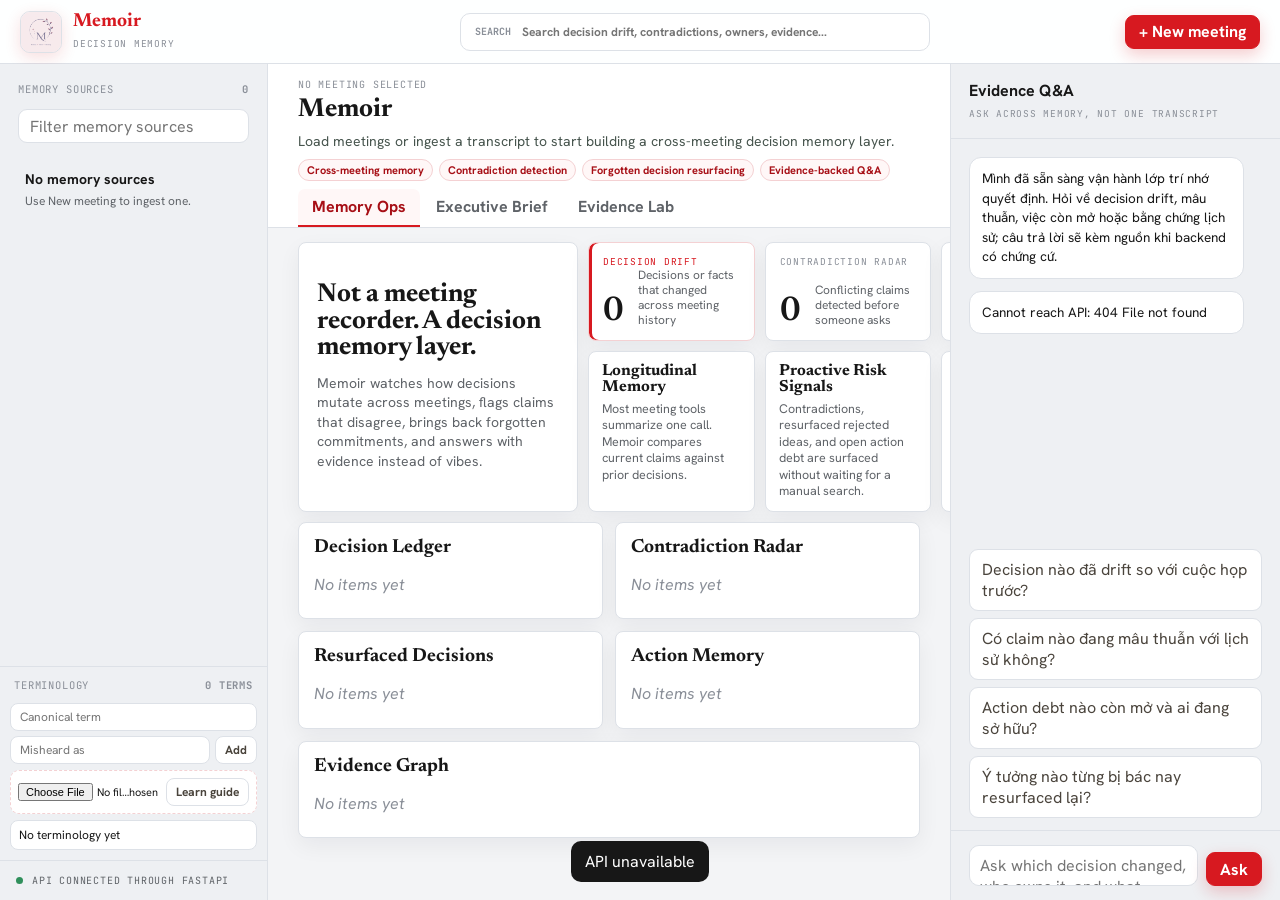
==== web/index.html @ cdf619cb "Initial Memoir agent MVP" ====
<!doctype html>
<html lang="vi">
  <head>
    <meta charset="utf-8">
    <meta name="viewport" content="width=device-width, initial-scale=1">
    <title>Memoir · Decision Memory</title>
    <link rel="preconnect" href="https://fonts.googleapis.com">
    <link rel="preconnect" href="https://fonts.gstatic.com" crossorigin>
    <link href="https://fonts.googleapis.com/css2?family=Newsreader:opsz,wght@6..72,400;6..72,500;6..72,600&family=Hanken+Grotesk:wght@400;500;600;700&family=JetBrains+Mono:wght@400;500&display=swap" rel="stylesheet">
    <link rel="stylesheet" href="./styles.css?v=20260615-memoir-soft-gray">
  </head>
  <body>
    <div id="app" class="app-shell">
      <header class="topbar">
        <div class="brand">
          <img class="brand-mark" src="./assets/mnemosyne-logo.png" alt="" aria-hidden="true">
          <div>
            <strong>Memoir</strong>
            <small>Decision Memory</small>
          </div>
        </div>
        <label class="global-search">
          <span>Search</span>
          <input id="globalSearch" type="search" placeholder="Search decision drift, contradictions, owners, evidence...">
        </label>
        <button id="newMeetingBtn" class="primary-btn" type="button">+ New meeting</button>
      </header>

      <main class="workspace">
        <aside class="sidebar">
          <section class="panel-section">
            <div class="section-title">
              <span>Memory sources</span>
              <b id="meetingCount">0</b>
            </div>
            <input id="librarySearch" class="input" type="search" placeholder="Filter memory sources">
          </section>
          <div id="meetingList" class="meeting-list scroll"></div>
          <section class="terminology">
            <button id="toggleGlossaryBtn" class="section-toggle" type="button">
              <span>Terminology</span>
              <b id="termCount">0 terms</b>
            </button>
            <div id="glossaryPanel" class="glossary-panel">
              <form id="glossaryForm" class="inline-form">
                <input id="termInput" class="input" type="text" placeholder="Canonical term">
                <input id="wrongInput" class="input" type="text" placeholder="Misheard as">
                <button class="small-btn" type="submit">Add</button>
              </form>
              <form id="guideForm" class="guide-drop">
                <input id="guideFile" type="file" accept=".txt,.md,.docx">
                <button class="small-btn" type="submit">Learn guide</button>
              </form>
              <div id="glossaryList" class="term-list"></div>
            </div>
          </section>
          <div class="connection-dot"><span></span>API connected through FastAPI</div>
        </aside>

        <section class="content">
          <div class="content-head">
            <div class="meta-row" id="activeMeta">No meeting selected</div>
            <h1 id="activeTitle">Memoir</h1>
            <p id="activeSummary" class="summary">Load meetings or ingest a transcript to start building decision memory.</p>
            <div class="edge-strip" aria-label="Agent differentiators">
              <span>Cross-meeting memory</span>
              <span>Contradiction detection</span>
              <span>Forgotten decision resurfacing</span>
              <span>Evidence-backed Q&amp;A</span>
            </div>
            <div class="tabs" role="tablist">
              <a id="tabMemory" class="tab active" href="#memoryView" data-tab="memory" onclick="switchTab('memory')">Memory Ops</a>
              <a id="tabDigest" class="tab" href="#digestView" data-tab="digest" onclick="switchTab('digest')">Executive Brief</a>
              <a id="tabTranscript" class="tab" href="#transcriptView" data-tab="transcript" onclick="switchTab('transcript')">Evidence Lab</a>
            </div>
          </div>
          <section id="memoryView" class="view scroll active">
            <div class="memory-overview">
              <div class="ops-intro">
                <div>
                  <h2>Not a meeting recorder. A decision memory layer.</h2>
                </div>
                <p>Memoir watches how decisions mutate across meetings, flags claims that disagree, brings back forgotten commitments, and answers with evidence instead of vibes.</p>
              </div>
              <div class="memory-side-stack">
                <div class="memory-hero">
                  <article class="radar-card accent">
                    <span>Decision Drift</span>
                    <strong id="decisionDriftCount">0</strong>
                    <small>Decisions or facts that changed across meeting history</small>
                  </article>
                  <article class="radar-card">
                    <span>Contradiction Radar</span>
                    <strong id="contradictionCount">0</strong>
                    <small>Conflicting claims detected before someone asks</small>
                  </article>
                  <article class="radar-card">
                    <span>Action Memory</span>
                    <strong id="openActionCount">0</strong>
                    <small>Open commitments and owner debt still being tracked</small>
                  </article>
                </div>
                <div class="agent-edge-grid">
                  <article class="edge-card">
                    <h2>Longitudinal Memory</h2>
                    <p>Most meeting tools summarize one call. Memoir compares current claims against prior decisions.</p>
                  </article>
                  <article class="edge-card">
                    <h2>Proactive Risk Signals</h2>
                    <p>Contradictions, resurfaced rejected ideas, and open action debt are surfaced without waiting for a manual search.</p>
                  </article>
                  <article class="edge-card">
                    <h2>Evidence-First Answers</h2>
                    <p>Answers are designed around citations, quotes, and meeting IDs so teams can audit why the agent said something.</p>
                  </article>
                </div>
              </div>
            </div>
            <div class="memory-grid">
              <article>
                <h2>Decision Ledger</h2>
                <ul id="decisionThreads"></ul>
              </article>
              <article>
                <h2>Contradiction Radar</h2>
                <ul id="contradictionList"></ul>
              </article>
              <article>
                <h2>Resurfaced Decisions</h2>
                <ul id="resurfacedList"></ul>
              </article>
              <article>
                <h2>Action Memory</h2>
                <ul id="allActions"></ul>
              </article>
              <article class="wide">
                <h2>Evidence Graph</h2>
                <ul id="facts"></ul>
              </article>
            </div>
          </section>

          <section id="transcriptView" class="view scroll">
            <div class="toolbar">
              <input id="transcriptSearch" class="input" type="search" placeholder="Find in transcript">
              <button id="reanalyzeBtn" class="small-btn" type="button">Reanalyze</button>
              <button id="deleteMeetingBtn" class="danger-btn" type="button">Delete</button>
            </div>
            <textarea id="transcriptText" class="transcript-editor" placeholder="Transcript will appear here"></textarea>
          </section>

          <section id="digestView" class="view scroll">
            <div class="toolbar">
              <button id="digestBtn" class="small-btn" type="button">Generate executive brief</button>
              <button id="followupBtn" class="small-btn" type="button">Refresh follow-up</button>
            </div>
            <div class="digest-grid">
              <article>
                <h2>Signal Brief</h2>
                <ul id="keyPoints"></ul>
              </article>
              <article>
                <h2>Current Decision State</h2>
                <ul id="decisions"></ul>
              </article>
              <article>
                <h2>Action Debt</h2>
                <ul id="meetingActions"></ul>
              </article>
              <article>
                <h2>Risks & Blockers</h2>
                <ul id="risks"></ul>
              </article>
            </div>
          </section>
        </section>

        <aside class="chat">
          <div class="chat-head">
            <div>
              <span>Evidence Q&amp;A</span>
              <small id="chatScope">Ask across memory, not one transcript</small>
            </div>
          </div>
          <div id="chatMessages" class="chat-messages scroll"></div>
          <div id="suggestions" class="suggestions"></div>
          <form id="chatForm" class="chat-form">
            <textarea id="chatInput" rows="1" placeholder="Ask which decision changed, who owns it, and what evidence supports it..."></textarea>
            <button class="primary-btn icon-btn" type="submit">Ask</button>
          </form>
        </aside>
      </main>

      <dialog id="importDialog" class="import-dialog">
        <form id="ingestForm">
          <div class="dialog-head">
            <div>
              <h2>New meeting</h2>
              <p>Paste a transcript or upload audio/video. Memoir will extract memory, decisions, conflicts and commitments.</p>
            </div>
            <button id="closeImportBtn" class="ghost-btn" type="button">Close</button>
          </div>
          <div class="form-grid">
            <label>Title<input id="ingestTitle" class="input" type="text" placeholder="Weekly product sync"></label>
            <label>Date<input id="ingestDate" class="input" type="date"></label>
          </div>
          <textarea id="ingestText" class="transcript-editor compact" placeholder="Paste transcript here"></textarea>
          <label class="file-box">
            <input id="ingestFile" type="file" accept=".wav,.mp3,.m4a,.mp4,.webm,.aiff,.ogg,.txt,.md">
            <span id="ingestFileLabel">Optional audio/video upload</span>
          </label>
          <p id="uploadStatus" class="upload-status" role="status" aria-live="polite"></p>
          <label class="check-row"><input id="extractAudio" type="checkbox" checked> Extract audio with ffmpeg when needed</label>
          <div class="dialog-actions">
            <button class="ghost-btn" type="button" id="cancelIngestBtn">Cancel</button>
            <button id="ingestSubmitBtn" class="primary-btn" type="submit">Ingest</button>
          </div>
        </form>
      </dialog>

      <div id="toast" class="toast" role="status" aria-live="polite"></div>
    </div>
    <script>
      window.switchTab = function switchTab(tab) {
        if (!["memory", "digest", "transcript"].includes(tab)) return;
        window.__MNEMOSYNE_TAB = tab;
        document.querySelectorAll(".tab").forEach((button) => {
          button.classList.toggle("active", button.dataset.tab === tab);
        });
        document.querySelectorAll(".view").forEach((view) => {
          view.classList.toggle("active", view.id === `${tab}View`);
        });
      };
      window.addEventListener("hashchange", () => {
        const tab = {
          "#memoryView": "memory",
          "#digestView": "digest",
          "#transcriptView": "transcript",
        }[window.location.hash];
        if (tab) window.switchTab(tab);
      });
      if (window.location.hash) {
        window.dispatchEvent(new HashChangeEvent("hashchange"));
      }
    </script>
    <script src="./app.js?v=20260615-memoir-soft-gray" defer></script>
  </body>
</html>
---- web/styles.css ----
:root {
  --paper: #f3f4f6;
  --surface: #ffffff;
  --rail: #eef0f3;
  --line: #dde1e7;
  --ink: #171717;
  --muted: #5f6368;
  --faint: #8a8f98;
  --brand: #d71920;
  --brand-dark: #a70f16;
  --brand-soft: #fff7f7;
  --red-line: #f4d1d3;
  --green: #2f8f5b;
  --gold: #a86e16;
  --danger: #b42318;
  --shadow: 0 8px 22px rgba(17, 24, 39, .055);
}

* { box-sizing: border-box; }
html, body { margin: 0; min-height: 100%; background: var(--paper); color: var(--ink); }
body { font-family: "Hanken Grotesk", system-ui, sans-serif; -webkit-font-smoothing: antialiased; }
button, input, textarea { font: inherit; }
button { cursor: pointer; }
.scroll { scrollbar-width: thin; scrollbar-color: #d1d5db transparent; }
.scroll::-webkit-scrollbar { width: 9px; height: 9px; }
.scroll::-webkit-scrollbar-thumb { background: #d1d5db; border-radius: 9px; }

.app-shell { height: 100vh; display: flex; flex-direction: column; overflow: hidden; }
.topbar { height: 64px; flex: 0 0 64px; display: flex; align-items: center; gap: 18px; padding: 0 20px; background: rgba(255, 255, 255, .96); border-bottom: 1px solid var(--line); }
.brand { display: flex; align-items: center; gap: 11px; min-width: 245px; }
.brand strong { display: block; font-family: "Newsreader", Georgia, serif; font-size: 19px; line-height: 1; color: var(--brand); }
.brand small, .chat-head small, .meta-row, .section-title, .section-toggle, .connection-dot { font-family: "JetBrains Mono", monospace; letter-spacing: .08em; text-transform: uppercase; }
.brand small { color: var(--faint); font-size: 9.5px; }
.brand-mark { width: 42px; height: 42px; flex: 0 0 42px; border-radius: 10px; object-fit: cover; object-position: center; border: 1px solid var(--line); box-shadow: 0 5px 16px rgba(215, 25, 32, .14); background: #fff; }
.global-search { flex: 1; max-width: 470px; height: 38px; display: flex; align-items: center; gap: 9px; margin: 0 auto; padding: 0 14px; background: #fff; border: 1px solid var(--line); border-radius: 10px; color: var(--faint); }
.global-search span { font-family: "JetBrains Mono", monospace; font-size: 10px; text-transform: uppercase; }
.global-search input { width: 100%; border: 0; outline: 0; background: transparent; color: var(--ink); }
.primary-btn, .small-btn, .ghost-btn, .danger-btn { border-radius: 9px; border: 1px solid var(--line); min-height: 34px; padding: 0 13px; font-weight: 700; background: #fff; color: #4a443c; }
.primary-btn { background: var(--brand); border-color: var(--brand); color: #fff; box-shadow: 0 6px 16px rgba(215, 25, 32, .22); }
.danger-btn { color: var(--danger); }
.ghost-btn { background: transparent; }
.icon-btn { min-width: 54px; }

.workspace { flex: 1; min-height: 0; display: grid; grid-template-columns: 268px minmax(500px, 1fr) 330px; }
.sidebar { min-height: 0; display: flex; flex-direction: column; background: var(--rail); border-right: 1px solid var(--line); }
.panel-section { padding: 18px 18px 12px; }
.section-title, .section-toggle { display: flex; align-items: center; justify-content: space-between; color: var(--faint); font-size: 10.5px; }
.section-title { margin-bottom: 13px; }
.input { width: 100%; min-height: 34px; padding: 0 11px; border: 1px solid var(--line); border-radius: 9px; outline: none; background: #fff; color: var(--ink); }
.meeting-list { flex: 1; min-height: 0; overflow: auto; padding: 2px 12px 16px; }
.meeting-card { border: 1px solid transparent; border-radius: 12px; padding: 12px; margin-bottom: 8px; background: transparent; cursor: pointer; transition: background .15s, border-color .15s; }
.meeting-card:hover, .meeting-card.active { background: #fff; border-color: var(--line); box-shadow: var(--shadow); }
.meeting-card .card-meta { display: flex; align-items: center; gap: 8px; margin-bottom: 6px; color: var(--faint); font-family: "JetBrains Mono", monospace; font-size: 10px; }
.status-dot { width: 7px; height: 7px; border-radius: 50%; background: var(--green); }
.meeting-card h3 { margin: 0 0 5px; font-size: 14px; line-height: 1.3; }
.meeting-card p { margin: 0; color: var(--muted); font-size: 12px; line-height: 1.35; }
.terminology { flex: 0 0 auto; max-height: min(34vh, 230px); display: flex; flex-direction: column; border-top: 1px solid var(--line); background: var(--rail); z-index: 1; }
.section-toggle { width: 100%; min-height: 36px; border: 0; background: transparent; padding: 8px 14px; flex: 0 0 auto; }
.glossary-panel { min-height: 0; padding: 0 10px 10px; display: grid; grid-template-rows: auto auto minmax(0, 1fr); gap: 6px; overflow: hidden; }
.terminology .input { min-height: 28px; padding: 0 9px; font-size: 12px; border-radius: 8px; }
.terminology .small-btn { min-height: 28px; padding: 0 9px; font-size: 12px; border-radius: 8px; }
.inline-form { display: grid; grid-template-columns: 1fr auto; gap: 5px; }
.inline-form #termInput { grid-column: 1 / -1; }
.guide-drop { display: grid; grid-template-columns: minmax(0, 1fr) auto; gap: 6px; align-items: center; min-width: 0; padding: 7px; background: #fff; border: 1px dashed var(--red-line); border-radius: 9px; }
.guide-drop input { min-width: 0; max-width: 100%; font-size: 11px; }
.term-list { min-height: 0; display: grid; align-content: start; gap: 5px; max-height: none; overflow: auto; }
.term { display: flex; justify-content: space-between; align-items: center; gap: 6px; min-width: 0; padding: 6px 8px; border-radius: 8px; background: #fff; border: 1px solid var(--line); font-size: 12px; }
.term span { min-width: 0; overflow: hidden; text-overflow: ellipsis; white-space: nowrap; }
.term .ghost-btn { flex: 0 0 auto; min-height: 22px; padding: 0 6px; border-radius: 6px; }
.connection-dot { flex: 0 0 auto; padding: 13px 16px; border-top: 1px solid var(--line); color: var(--muted); font-size: 10px; background: var(--rail); }
.connection-dot span { display: inline-block; width: 7px; height: 7px; border-radius: 50%; background: var(--green); margin-right: 9px; }

.content { min-width: 0; min-height: 0; display: flex; flex-direction: column; background: var(--paper); }
.content-head { position: relative; z-index: 5; padding: 14px 30px 0; border-bottom: 1px solid var(--line); background: #fff; }
.meta-row { color: var(--faint); font-size: 10px; margin-bottom: 5px; }
h1, h2 { font-family: "Newsreader", Georgia, serif; letter-spacing: 0; }
h1 { margin: 0 0 7px; font-size: 26px; line-height: 1.1; }
.summary { max-width: 900px; margin: 0 0 8px; color: #46544d; line-height: 1.38; font-size: 14px; }
.edge-strip { display: flex; flex-wrap: wrap; gap: 6px; margin: 0 0 8px; }
.edge-strip span { min-height: 22px; display: inline-flex; align-items: center; padding: 0 8px; border: 1px solid var(--red-line); border-radius: 999px; background: var(--brand-soft); color: var(--brand-dark); font-size: 11px; font-weight: 700; }
.tabs { position: relative; z-index: 10; display: flex; align-items: flex-end; gap: 2px; pointer-events: auto; }
.tab { display: inline-flex; align-items: center; min-height: 38px; border: 0; border-bottom: 2px solid transparent; background: transparent; padding: 0 14px; color: var(--muted); font-weight: 700; text-decoration: none; cursor: pointer; pointer-events: auto; }
.tab.active { color: var(--brand-dark); border-bottom-color: var(--brand); background: var(--brand-soft); border-radius: 7px 7px 0 0; }
.view { display: none; flex: 1; min-height: 0; overflow: auto; padding: 14px 30px 24px; background: var(--paper); }
.view.active { display: block; }
.toolbar { display: flex; gap: 8px; align-items: center; margin-bottom: 12px; }
.toolbar .input { max-width: 260px; }
.transcript-editor { width: 100%; min-height: calc(100vh - 265px); resize: none; border: 1px solid var(--line); border-radius: 12px; background: #fff; padding: 16px; line-height: 1.6; outline: none; color: var(--ink); }
.transcript-editor.compact { min-height: 180px; }
.memory-overview { display: grid; grid-template-columns: minmax(280px, .72fr) minmax(520px, 1.28fr); gap: 10px; align-items: stretch; margin-bottom: 10px; }
.memory-side-stack { display: grid; gap: 10px; min-width: 0; }
.ops-intro { min-height: 0; display: grid; align-content: center; gap: 12px; padding: 16px 18px; border: 1px solid var(--line); border-radius: 8px; background: #fff; color: var(--ink); box-shadow: var(--shadow); }
.ops-intro h2 { margin: 0; font-size: 26px; line-height: 1.02; }
.ops-intro p { margin: 0; color: var(--muted); line-height: 1.4; font-size: 14px; }
.digest-grid, .memory-grid { display: grid; grid-template-columns: repeat(2, minmax(0, 1fr)); gap: 12px; }
.memory-hero { display: grid; grid-template-columns: repeat(3, minmax(0, 1fr)); gap: 10px; }
.radar-card { min-height: 88px; display: grid; grid-template-columns: auto 1fr; grid-template-rows: auto auto; column-gap: 14px; align-items: end; background: #fff; border: 1px solid var(--line); border-radius: 8px; padding: 12px 14px; box-shadow: var(--shadow); }
.radar-card.accent { background: #fff; border-color: var(--red-line); color: var(--ink); box-shadow: inset 3px 0 0 var(--brand), var(--shadow); }
.radar-card span { grid-column: 1 / -1; align-self: start; font-family: "JetBrains Mono", monospace; font-size: 9.5px; letter-spacing: .08em; text-transform: uppercase; color: var(--faint); }
.radar-card.accent span { color: var(--brand); }
.radar-card.accent small { color: var(--muted); }
.radar-card strong { font-family: "Newsreader", Georgia, serif; font-size: 34px; line-height: .95; font-weight: 600; }
.radar-card small { color: var(--muted); line-height: 1.25; font-size: 12px; }
.agent-edge-grid { display: grid; grid-template-columns: repeat(3, minmax(0, 1fr)); gap: 10px; }
.edge-card { min-height: 82px; background: #fff; border: 1px solid var(--line); border-radius: 8px; padding: 11px 13px; box-shadow: var(--shadow); }
.edge-card h2 { margin: 0 0 6px; font-size: 16px; }
.edge-card p { margin: 0; color: var(--muted); line-height: 1.32; font-size: 12.5px; }
.memory-grid article.wide { grid-column: 1 / -1; }
article { background: #fff; border: 1px solid var(--line); border-radius: 8px; padding: 15px; box-shadow: var(--shadow); }
article h2 { margin: 0 0 10px; font-size: 19px; }
.memory-grid article { min-height: 0; max-height: min(30vh, 280px); display: flex; flex-direction: column; overflow: hidden; }
.memory-grid article.wide { max-height: min(24vh, 210px); }
.memory-grid article ul { min-height: 0; overflow: auto; padding-right: 8px; }
ul { margin: 0; padding-left: 18px; }
li { margin: 7px 0; line-height: 1.4; }
.empty { color: var(--faint); font-style: italic; list-style: none; margin-left: -18px; }

.chat { min-width: 0; min-height: 0; display: flex; flex-direction: column; background: var(--rail); border-left: 1px solid var(--line); }
.chat-head { padding: 16px 18px; border-bottom: 1px solid var(--line); }
.chat-head span { display: block; font-weight: 700; }
.chat-head small { color: var(--faint); font-size: 9.5px; }
.chat-messages { flex: 1; min-height: 0; overflow: auto; padding: 18px; display: flex; flex-direction: column; gap: 12px; }
.msg { max-width: 94%; padding: 11px 12px; border-radius: 12px; border: 1px solid var(--line); background: #fff; line-height: 1.45; font-size: 13.5px; }
.msg.user { align-self: flex-end; background: var(--brand-soft); border-color: var(--red-line); }
.citations { margin-top: 8px; display: grid; gap: 5px; color: var(--muted); font-size: 12px; }
.suggestions { display: grid; gap: 7px; padding: 0 18px 12px; }
.suggestions button { text-align: left; border: 1px solid var(--line); background: #fff; border-radius: 9px; padding: 9px 12px; color: #4a443c; }
.chat-form { display: flex; align-items: flex-end; gap: 8px; padding: 14px 18px; border-top: 1px solid var(--line); }
.chat-form textarea { flex: 1; max-height: 90px; resize: none; border: 1px solid var(--line); border-radius: 10px; outline: 0; padding: 9px 10px; background: #fff; }

.import-dialog { width: min(720px, calc(100vw - 28px)); border: 1px solid var(--line); border-radius: 16px; padding: 0; background: #fff; color: var(--ink); box-shadow: 0 22px 70px rgba(35, 32, 27, .18); }
.import-dialog::backdrop { background: rgba(35, 32, 27, .34); }
.import-dialog form { padding: 20px; }
.dialog-head { display: flex; justify-content: space-between; gap: 16px; margin-bottom: 16px; }
.dialog-head h2 { margin: 0; font-size: 24px; }
.dialog-head p { margin: 5px 0 0; color: var(--muted); }
.form-grid { display: grid; grid-template-columns: 1fr 180px; gap: 10px; margin-bottom: 10px; }
label { display: grid; gap: 6px; color: var(--muted); font-size: 12px; font-weight: 700; }
.file-box { margin: 10px 0; padding: 13px; border: 1.5px dashed var(--red-line); border-radius: 10px; background: #fff; }
.upload-status { min-height: 18px; margin: -2px 0 0; color: var(--muted); font-size: 12px; line-height: 1.35; }
.check-row { display: flex; align-items: center; gap: 8px; }
.dialog-actions { margin-top: 16px; display: flex; justify-content: flex-end; gap: 8px; }
.toast { position: fixed; left: 50%; bottom: 18px; transform: translateX(-50%) translateY(80px); opacity: 0; pointer-events: none; padding: 10px 14px; border-radius: 10px; background: var(--ink); color: #fff; transition: opacity .18s, transform .18s; }
.toast.show { opacity: 1; transform: translateX(-50%) translateY(0); }

@media (max-width: 1100px) {
  .workspace { grid-template-columns: 240px minmax(360px, 1fr); }
  .sidebar { grid-row: 1 / span 2; }
  .chat { grid-column: 2; min-height: 320px; border-left: 1px solid var(--line); border-top: 1px solid var(--line); }
  .memory-overview { grid-template-columns: 1fr; }
}

@media (max-width: 760px) {
  .app-shell { height: auto; min-height: 100vh; overflow: visible; }
  .topbar { height: auto; flex-wrap: wrap; padding: 12px; }
  .brand { min-width: 0; }
  .global-search { order: 3; flex-basis: 100%; max-width: none; }
  .workspace { display: block; }
  .sidebar, .content, .chat { min-height: auto; border: 0; }
  .meeting-list, .chat-messages { max-height: 300px; }
  .digest-grid, .memory-grid, .memory-overview, .memory-side-stack, .memory-hero, .agent-edge-grid, .ops-intro, .form-grid { grid-template-columns: 1fr; }
  .memory-grid article.wide { grid-column: auto; }
  .memory-grid article, .memory-grid article.wide { max-height: none; }
  .content-head, .view { padding-left: 16px; padding-right: 16px; }
  .transcript-editor { min-height: 320px; }
}
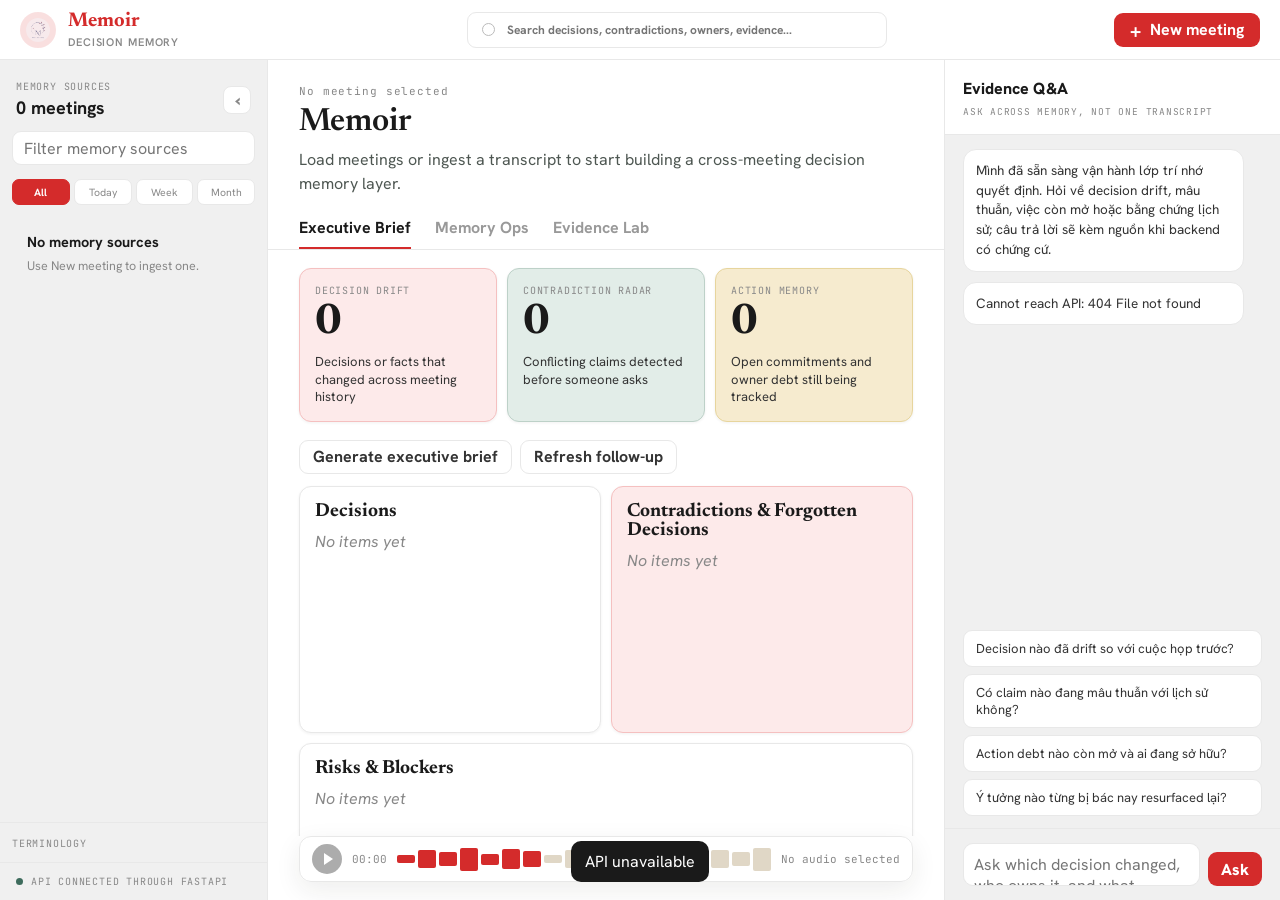
==== commit f0ade40d: "Add in-browser meeting recording + chunk-accurate ≈timestamps - web: record meeting audio via MediaR" ====
--- a/web/index.html
+++ b/web/index.html
@@ -7,13 +7,13 @@
     <link rel="preconnect" href="https://fonts.googleapis.com">
     <link rel="preconnect" href="https://fonts.gstatic.com" crossorigin>
     <link href="https://fonts.googleapis.com/css2?family=Newsreader:opsz,wght@6..72,400;6..72,500;6..72,600&family=Hanken+Grotesk:wght@400;500;600;700&family=JetBrains+Mono:wght@400;500&display=swap" rel="stylesheet">
-    <link rel="stylesheet" href="./styles.css?v=20260615-memoir-soft-gray">
+    <link rel="stylesheet" href="./styles.css?v=20260615-claude-redesign">
   </head>
   <body>
     <div id="app" class="app-shell">
       <header class="topbar">
         <div class="brand">
-          <img class="brand-mark" src="./assets/mnemosyne-logo.png" alt="" aria-hidden="true">
+          <span class="brand-orbit"><img class="brand-mark" src="./assets/mnemosyne-logo.png" alt="" aria-hidden="true"></span>
           <div>
             <strong>Memoir</strong>
             <small>Decision Memory</small>
@@ -21,23 +21,32 @@
         </div>
         <label class="global-search">
           <span>Search</span>
-          <input id="globalSearch" type="search" placeholder="Search decision drift, contradictions, owners, evidence...">
+          <input id="globalSearch" type="search" placeholder="Search decisions, contradictions, owners, evidence...">
         </label>
-        <button id="newMeetingBtn" class="primary-btn" type="button">+ New meeting</button>
+        <button id="newMeetingBtn" class="primary-btn new-btn" type="button"><span>+</span> New meeting</button>
       </header>
 
       <main class="workspace">
-        <aside class="sidebar">
-          <section class="panel-section">
-            <div class="section-title">
-              <span>Memory sources</span>
-              <b id="meetingCount">0</b>
-            </div>
+        <aside class="sidebar library">
+          <section class="panel-section library-head">
+            <div>
+              <p>Memory sources</p>
+              <strong><b id="meetingCount">0</b> meetings</strong>
+            </div>
+            <button id="toggleSidebarBtn" class="sidebar-toggle" type="button" aria-label="Collapse sidebar" aria-expanded="true">‹</button>
+          </section>
+          <div class="library-search">
             <input id="librarySearch" class="input" type="search" placeholder="Filter memory sources">
-          </section>
+          </div>
+          <div class="time-filter" aria-label="Filter meetings by time">
+            <button class="active" type="button" data-time-filter="all">All</button>
+            <button type="button" data-time-filter="today">Today</button>
+            <button type="button" data-time-filter="week">Week</button>
+            <button type="button" data-time-filter="month">Month</button>
+          </div>
           <div id="meetingList" class="meeting-list scroll"></div>
-          <section class="terminology">
-            <button id="toggleGlossaryBtn" class="section-toggle" type="button">
+          <section class="terminology knowledge collapsed">
+            <button id="toggleGlossaryBtn" class="section-toggle knowledge-title" type="button" aria-expanded="false">
               <span>Terminology</span>
               <b id="termCount">0 terms</b>
             </button>
@@ -52,139 +61,114 @@
                 <button class="small-btn" type="submit">Learn guide</button>
               </form>
               <div id="glossaryList" class="term-list"></div>
+              <div id="suggestedTerms" class="suggested-terms"></div>
             </div>
           </section>
           <div class="connection-dot"><span></span>API connected through FastAPI</div>
         </aside>
 
-        <section class="content">
-          <div class="content-head">
-            <div class="meta-row" id="activeMeta">No meeting selected</div>
-            <h1 id="activeTitle">Memoir</h1>
+        <section class="content stage">
+          <div class="content-head meeting-head">
+            <div class="meta-row eyebrow" id="activeMeta">No meeting selected</div>
+            <input id="activeTitleInput" class="active-title-input" type="text" value="Memoir" aria-label="Edit meeting name">
             <p id="activeSummary" class="summary">Load meetings or ingest a transcript to start building decision memory.</p>
-            <div class="edge-strip" aria-label="Agent differentiators">
-              <span>Cross-meeting memory</span>
-              <span>Contradiction detection</span>
-              <span>Forgotten decision resurfacing</span>
-              <span>Evidence-backed Q&amp;A</span>
-            </div>
             <div class="tabs" role="tablist">
-              <a id="tabMemory" class="tab active" href="#memoryView" data-tab="memory" onclick="switchTab('memory')">Memory Ops</a>
-              <a id="tabDigest" class="tab" href="#digestView" data-tab="digest" onclick="switchTab('digest')">Executive Brief</a>
+              <a id="tabDigest" class="tab active" href="#digestView" data-tab="digest" onclick="switchTab('digest')">Executive Brief</a>
+              <a id="tabMemory" class="tab" href="#memoryView" data-tab="memory" onclick="switchTab('memory')">Memory Ops</a>
               <a id="tabTranscript" class="tab" href="#transcriptView" data-tab="transcript" onclick="switchTab('transcript')">Evidence Lab</a>
             </div>
           </div>
-          <section id="memoryView" class="view scroll active">
-            <div class="memory-overview">
-              <div class="ops-intro">
-                <div>
-                  <h2>Not a meeting recorder. A decision memory layer.</h2>
-                </div>
-                <p>Memoir watches how decisions mutate across meetings, flags claims that disagree, brings back forgotten commitments, and answers with evidence instead of vibes.</p>
-              </div>
-              <div class="memory-side-stack">
-                <div class="memory-hero">
-                  <article class="radar-card accent">
+
+          <div class="stage-body">
+            <div class="stage-scroll">
+              <section id="digestView" class="view scroll active">
+                <div class="signals memory-hero">
+                  <article class="radar-card signal-card red accent">
                     <span>Decision Drift</span>
                     <strong id="decisionDriftCount">0</strong>
                     <small>Decisions or facts that changed across meeting history</small>
                   </article>
-                  <article class="radar-card">
+                  <article class="radar-card signal-card green">
                     <span>Contradiction Radar</span>
                     <strong id="contradictionCount">0</strong>
                     <small>Conflicting claims detected before someone asks</small>
                   </article>
-                  <article class="radar-card">
+                  <article class="radar-card signal-card gold">
                     <span>Action Memory</span>
                     <strong id="openActionCount">0</strong>
                     <small>Open commitments and owner debt still being tracked</small>
                   </article>
                 </div>
-                <div class="agent-edge-grid">
-                  <article class="edge-card">
-                    <h2>Longitudinal Memory</h2>
-                    <p>Most meeting tools summarize one call. Memoir compares current claims against prior decisions.</p>
-                  </article>
-                  <article class="edge-card">
-                    <h2>Proactive Risk Signals</h2>
-                    <p>Contradictions, resurfaced rejected ideas, and open action debt are surfaced without waiting for a manual search.</p>
-                  </article>
-                  <article class="edge-card">
-                    <h2>Evidence-First Answers</h2>
-                    <p>Answers are designed around citations, quotes, and meeting IDs so teams can audit why the agent said something.</p>
-                  </article>
-                </div>
+
+                <div class="toolbar">
+                  <button id="digestBtn" class="small-btn" type="button">Generate executive brief</button>
+                  <button id="followupBtn" class="small-btn" type="button">Refresh follow-up</button>
+                </div>
+                <div class="executive-grid brief-grid">
+                  <article class="brief-card scroll-card">
+                    <h2>Decisions</h2>
+                    <ul id="decisions"></ul>
+                  </article>
+                  <article class="brief-card scroll-card alert">
+                    <h2>Contradictions &amp; Forgotten Decisions</h2>
+                    <ul id="contradictionsForgotten"></ul>
+                  </article>
+                  <article class="brief-card scroll-card wide">
+                    <h2>Risks &amp; Blockers</h2>
+                    <ul id="risks"></ul>
+                  </article>
+                </div>
+              </section>
+
+              <section id="memoryView" class="view scroll">
+                <article class="memory-card action-workbench">
+                  <div class="card-title-row">
+                    <h2>Actions</h2>
+                    <small>Mark commitments as pending, completed, or cancel.</small>
+                  </div>
+                  <ul id="allActions"></ul>
+                </article>
+              </section>
+
+              <section id="transcriptView" class="view scroll">
+                <div class="lab-grid">
+                  <article class="memory-card evidence-graph">
+                    <h2>Evidence Graph</h2>
+                    <ul id="facts"></ul>
+                  </article>
+                  <article class="memory-card transcript-panel">
+                    <div class="toolbar">
+                      <input id="transcriptSearch" class="input" type="search" placeholder="Filter transcript evidence">
+                      <button id="deleteMeetingBtn" class="danger-btn" type="button">Delete</button>
+                    </div>
+                    <div id="transcriptText" class="transcript-view" aria-label="Read-only transcript evidence"></div>
+                  </article>
+                </div>
+              </section>
+            </div>
+
+            <section class="player" aria-label="Meeting audio playback">
+              <button id="playerToggleBtn" class="play" type="button" aria-label="Play selected meeting" disabled></button>
+              <span id="playerTime">00:00</span>
+              <div class="wave" aria-hidden="true">
+                <i></i><i></i><i></i><i></i><i></i><i></i><i></i><i></i><i></i><i></i><i></i><i></i><i></i><i></i><i></i><i></i><i></i><i></i>
               </div>
-            </div>
-            <div class="memory-grid">
-              <article>
-                <h2>Decision Ledger</h2>
-                <ul id="decisionThreads"></ul>
-              </article>
-              <article>
-                <h2>Contradiction Radar</h2>
-                <ul id="contradictionList"></ul>
-              </article>
-              <article>
-                <h2>Resurfaced Decisions</h2>
-                <ul id="resurfacedList"></ul>
-              </article>
-              <article>
-                <h2>Action Memory</h2>
-                <ul id="allActions"></ul>
-              </article>
-              <article class="wide">
-                <h2>Evidence Graph</h2>
-                <ul id="facts"></ul>
-              </article>
-            </div>
-          </section>
-
-          <section id="transcriptView" class="view scroll">
-            <div class="toolbar">
-              <input id="transcriptSearch" class="input" type="search" placeholder="Find in transcript">
-              <button id="reanalyzeBtn" class="small-btn" type="button">Reanalyze</button>
-              <button id="deleteMeetingBtn" class="danger-btn" type="button">Delete</button>
-            </div>
-            <textarea id="transcriptText" class="transcript-editor" placeholder="Transcript will appear here"></textarea>
-          </section>
-
-          <section id="digestView" class="view scroll">
-            <div class="toolbar">
-              <button id="digestBtn" class="small-btn" type="button">Generate executive brief</button>
-              <button id="followupBtn" class="small-btn" type="button">Refresh follow-up</button>
-            </div>
-            <div class="digest-grid">
-              <article>
-                <h2>Signal Brief</h2>
-                <ul id="keyPoints"></ul>
-              </article>
-              <article>
-                <h2>Current Decision State</h2>
-                <ul id="decisions"></ul>
-              </article>
-              <article>
-                <h2>Action Debt</h2>
-                <ul id="meetingActions"></ul>
-              </article>
-              <article>
-                <h2>Risks & Blockers</h2>
-                <ul id="risks"></ul>
-              </article>
-            </div>
-          </section>
+              <span id="playerLabel">No audio selected</span>
+              <audio id="meetingAudio" preload="metadata" hidden></audio>
+            </section>
+          </div>
         </section>
 
-        <aside class="chat">
-          <div class="chat-head">
+        <aside class="chat qa">
+          <div class="chat-head qa-head">
             <div>
               <span>Evidence Q&amp;A</span>
               <small id="chatScope">Ask across memory, not one transcript</small>
             </div>
           </div>
-          <div id="chatMessages" class="chat-messages scroll"></div>
+          <div id="chatMessages" class="chat-messages messages scroll"></div>
           <div id="suggestions" class="suggestions"></div>
-          <form id="chatForm" class="chat-form">
+          <form id="chatForm" class="chat-form askbar">
             <textarea id="chatInput" rows="1" placeholder="Ask which decision changed, who owns it, and what evidence supports it..."></textarea>
             <button class="primary-btn icon-btn" type="submit">Ask</button>
           </form>
@@ -209,6 +193,20 @@
             <input id="ingestFile" type="file" accept=".wav,.mp3,.m4a,.mp4,.webm,.aiff,.ogg,.txt,.md">
             <span id="ingestFileLabel">Optional audio/video upload</span>
           </label>
+          <div class="record-box">
+            <span class="record-label">Hoặc ghi trực tiếp cuộc họp của bạn</span>
+            <div class="record-actions">
+              <button type="button" id="recordTabBtn" class="ghost-btn">🔴 Ghi tab/màn hình (tiếng họp)</button>
+              <button type="button" id="recordMicBtn" class="ghost-btn">🎙 Ghi mic</button>
+              <button type="button" id="recordStopBtn" class="primary-btn" hidden>⏹ Dừng &amp; lưu</button>
+              <span id="recordStatus" class="record-status"></span>
+            </div>
+          </div>
+          <div id="filePreview" class="file-preview" hidden>
+            <strong>Selected media preview</strong>
+            <audio id="audioPreview" controls preload="metadata" hidden></audio>
+            <video id="videoPreview" controls preload="metadata" playsinline hidden></video>
+          </div>
           <p id="uploadStatus" class="upload-status" role="status" aria-live="polite"></p>
           <label class="check-row"><input id="extractAudio" type="checkbox" checked> Extract audio with ffmpeg when needed</label>
           <div class="dialog-actions">
@@ -222,7 +220,7 @@
     </div>
     <script>
       window.switchTab = function switchTab(tab) {
-        if (!["memory", "digest", "transcript"].includes(tab)) return;
+        if (!["digest", "memory", "transcript"].includes(tab)) return;
         window.__MNEMOSYNE_TAB = tab;
         document.querySelectorAll(".tab").forEach((button) => {
           button.classList.toggle("active", button.dataset.tab === tab);
@@ -243,6 +241,6 @@
         window.dispatchEvent(new HashChangeEvent("hashchange"));
       }
     </script>
-    <script src="./app.js?v=20260615-memoir-soft-gray" defer></script>
+    <script src="./app.js?v=20260615-claude-redesign" defer></script>
   </body>
 </html>
--- a/web/styles.css
+++ b/web/styles.css
@@ -1,133 +1,240 @@
 :root {
-  --paper: #f3f4f6;
+  --paper: #f5f5f5;
+  --rail: #f0f0f0;
   --surface: #ffffff;
-  --rail: #eef0f3;
-  --line: #dde1e7;
-  --ink: #171717;
-  --muted: #5f6368;
-  --faint: #8a8f98;
-  --brand: #d71920;
-  --brand-dark: #a70f16;
-  --brand-soft: #fff7f7;
-  --red-line: #f4d1d3;
-  --green: #2f8f5b;
-  --gold: #a86e16;
-  --danger: #b42318;
-  --shadow: 0 8px 22px rgba(17, 24, 39, .055);
+  --line: #e8e8e8;
+  --ink: #1a1a1a;
+  --text: #333333;
+  --muted: #888888;
+  --faint: #b5b5b5;
+  --red: #d42b2b;
+  --red-soft: #fdeaea;
+  --red-line: #f5c0c0;
+  --green: #3d6b5c;
+  --green-soft: #e2ede8;
+  --gold: #c2922e;
+  --gold-soft: #f6ebcf;
+  --purple: #7a5c8e;
+  --purple-soft: #eee9f2;
+  --shadow: 0 1px 3px rgba(35, 32, 27, .06);
 }
 
 * { box-sizing: border-box; }
 html, body { margin: 0; min-height: 100%; background: var(--paper); color: var(--ink); }
-body { font-family: "Hanken Grotesk", system-ui, sans-serif; -webkit-font-smoothing: antialiased; }
+body { font-family: "Hanken Grotesk", -apple-system, BlinkMacSystemFont, sans-serif; -webkit-font-smoothing: antialiased; }
 button, input, textarea { font: inherit; }
 button { cursor: pointer; }
-.scroll { scrollbar-width: thin; scrollbar-color: #d1d5db transparent; }
-.scroll::-webkit-scrollbar { width: 9px; height: 9px; }
-.scroll::-webkit-scrollbar-thumb { background: #d1d5db; border-radius: 9px; }
-
-.app-shell { height: 100vh; display: flex; flex-direction: column; overflow: hidden; }
-.topbar { height: 64px; flex: 0 0 64px; display: flex; align-items: center; gap: 18px; padding: 0 20px; background: rgba(255, 255, 255, .96); border-bottom: 1px solid var(--line); }
-.brand { display: flex; align-items: center; gap: 11px; min-width: 245px; }
-.brand strong { display: block; font-family: "Newsreader", Georgia, serif; font-size: 19px; line-height: 1; color: var(--brand); }
-.brand small, .chat-head small, .meta-row, .section-title, .section-toggle, .connection-dot { font-family: "JetBrains Mono", monospace; letter-spacing: .08em; text-transform: uppercase; }
-.brand small { color: var(--faint); font-size: 9.5px; }
-.brand-mark { width: 42px; height: 42px; flex: 0 0 42px; border-radius: 10px; object-fit: cover; object-position: center; border: 1px solid var(--line); box-shadow: 0 5px 16px rgba(215, 25, 32, .14); background: #fff; }
-.global-search { flex: 1; max-width: 470px; height: 38px; display: flex; align-items: center; gap: 9px; margin: 0 auto; padding: 0 14px; background: #fff; border: 1px solid var(--line); border-radius: 10px; color: var(--faint); }
-.global-search span { font-family: "JetBrains Mono", monospace; font-size: 10px; text-transform: uppercase; }
+
+.shell, .app-shell { height: 100vh; display: flex; flex-direction: column; overflow: hidden; background: var(--paper); }
+.topbar { height: 60px; flex: 0 0 60px; display: flex; align-items: center; gap: 24px; padding: 0 20px; background: var(--surface); border-bottom: 1px solid var(--line); }
+.brand { width: 220px; display: flex; align-items: center; gap: 12px; }
+.brand-orbit { width: 36px; height: 36px; flex: 0 0 36px; display: grid; place-items: center; border-radius: 50%; background: rgba(212, 43, 43, .15); }
+.brand-orbit img { width: 24px; height: 24px; border-radius: 50%; object-fit: cover; }
+.brand strong { display: block; font-family: "Newsreader", Georgia, serif; font-size: 20px; line-height: 1; color: var(--red); }
+.brand small { display: block; margin-top: 4px; color: var(--muted); font-size: 11px; font-weight: 600; text-transform: uppercase; letter-spacing: .08em; }
+.global-search { flex: 1; max-width: 420px; height: 36px; display: flex; align-items: center; gap: 10px; margin: 0 auto; padding: 0 14px; border: 1px solid var(--line); border-radius: 9px; background: #fff; color: transparent; }
+.global-search span { width: 13px; height: 13px; flex: 0 0 13px; overflow: hidden; color: transparent; border: 1.5px solid #bbbbbb; border-radius: 50%; position: relative; }
+.global-search span::after { content: ""; position: absolute; width: 6px; height: 1.5px; right: -5px; bottom: -2px; background: #bbbbbb; transform: rotate(45deg); border-radius: 2px; }
 .global-search input { width: 100%; border: 0; outline: 0; background: transparent; color: var(--ink); }
-.primary-btn, .small-btn, .ghost-btn, .danger-btn { border-radius: 9px; border: 1px solid var(--line); min-height: 34px; padding: 0 13px; font-weight: 700; background: #fff; color: #4a443c; }
-.primary-btn { background: var(--brand); border-color: var(--brand); color: #fff; box-shadow: 0 6px 16px rgba(215, 25, 32, .22); }
-.danger-btn { color: var(--danger); }
+.primary-btn, .small-btn, .ghost-btn, .danger-btn { min-height: 34px; border: 1px solid var(--line); border-radius: 9px; padding: 0 13px; background: #fff; color: var(--text); font-weight: 700; }
+.primary-btn { border-color: var(--red); background: var(--red); color: #fff; }
+.danger-btn { color: var(--red); }
 .ghost-btn { background: transparent; }
-.icon-btn { min-width: 54px; }
-
-.workspace { flex: 1; min-height: 0; display: grid; grid-template-columns: 268px minmax(500px, 1fr) 330px; }
-.sidebar { min-height: 0; display: flex; flex-direction: column; background: var(--rail); border-right: 1px solid var(--line); }
-.panel-section { padding: 18px 18px 12px; }
-.section-title, .section-toggle { display: flex; align-items: center; justify-content: space-between; color: var(--faint); font-size: 10.5px; }
-.section-title { margin-bottom: 13px; }
-.input { width: 100%; min-height: 34px; padding: 0 11px; border: 1px solid var(--line); border-radius: 9px; outline: none; background: #fff; color: var(--ink); }
-.meeting-list { flex: 1; min-height: 0; overflow: auto; padding: 2px 12px 16px; }
-.meeting-card { border: 1px solid transparent; border-radius: 12px; padding: 12px; margin-bottom: 8px; background: transparent; cursor: pointer; transition: background .15s, border-color .15s; }
-.meeting-card:hover, .meeting-card.active { background: #fff; border-color: var(--line); box-shadow: var(--shadow); }
-.meeting-card .card-meta { display: flex; align-items: center; gap: 8px; margin-bottom: 6px; color: var(--faint); font-family: "JetBrains Mono", monospace; font-size: 10px; }
-.status-dot { width: 7px; height: 7px; border-radius: 50%; background: var(--green); }
-.meeting-card h3 { margin: 0 0 5px; font-size: 14px; line-height: 1.3; }
-.meeting-card p { margin: 0; color: var(--muted); font-size: 12px; line-height: 1.35; }
-.terminology { flex: 0 0 auto; max-height: min(34vh, 230px); display: flex; flex-direction: column; border-top: 1px solid var(--line); background: var(--rail); z-index: 1; }
-.section-toggle { width: 100%; min-height: 36px; border: 0; background: transparent; padding: 8px 14px; flex: 0 0 auto; }
-.glossary-panel { min-height: 0; padding: 0 10px 10px; display: grid; grid-template-rows: auto auto minmax(0, 1fr); gap: 6px; overflow: hidden; }
-.terminology .input { min-height: 28px; padding: 0 9px; font-size: 12px; border-radius: 8px; }
-.terminology .small-btn { min-height: 28px; padding: 0 9px; font-size: 12px; border-radius: 8px; }
+.new-btn { height: 34px; display: inline-flex; align-items: center; gap: 9px; border: 0; border-radius: 9px; padding: 0 16px; background: var(--red); color: #fff; font-weight: 700; }
+.new-btn span { font-size: 20px; line-height: 0; }
+
+.workspace { flex: 1; min-height: 0; display: grid; grid-template-columns: 268px minmax(520px, 1fr) 336px; transition: grid-template-columns .2s ease; }
+.app-shell.sidebar-collapsed .workspace { grid-template-columns: 48px minmax(520px, 1fr) 336px; }
+.library { min-height: 0; display: flex; flex-direction: column; background: var(--rail); border-right: 1px solid var(--line); }
+.app-shell.sidebar-collapsed .library { overflow: hidden; }
+.library-head { display: flex; justify-content: space-between; align-items: center; padding: 20px 16px 12px; }
+.library-head p { margin: 0 0 3px; color: var(--muted); font-family: "JetBrains Mono", monospace; font-size: 10px; text-transform: uppercase; letter-spacing: .08em; }
+.library-head strong { font-size: 18px; }
+.library-head button { height: 28px; border: 1px solid var(--line); border-radius: 8px; background: #fff; color: var(--muted); }
+.sidebar-toggle { width: 28px; flex: 0 0 28px; display: grid; place-items: center; font-size: 18px; font-weight: 800; }
+.app-shell.sidebar-collapsed .library-head { justify-content: center; padding: 16px 9px; }
+.app-shell.sidebar-collapsed .library-head > div,
+.app-shell.sidebar-collapsed .library-search,
+.app-shell.sidebar-collapsed .time-filter,
+.app-shell.sidebar-collapsed .meeting-list,
+.app-shell.sidebar-collapsed .terminology,
+.app-shell.sidebar-collapsed .connection-dot { display: none; }
+.library-search { padding: 0 12px 14px; }
+.input { width: 100%; min-height: 34px; padding: 0 11px; border: 1px solid var(--line); border-radius: 9px; outline: 0; background: #fff; color: var(--ink); }
+.time-filter { display: grid; grid-template-columns: repeat(4, minmax(0, 1fr)); gap: 4px; min-width: 0; padding: 0 12px 14px; }
+.time-filter button { height: 26px; min-width: 0; padding: 0 4px; border: 1px solid var(--line); border-radius: 7px; background: #fff; color: var(--muted); font-size: 10.5px; overflow: hidden; text-overflow: ellipsis; white-space: nowrap; }
+.time-filter .active { border-color: var(--red); background: var(--red); color: #fff; font-weight: 700; }
+.meeting-list { min-height: 0; flex: 1; overflow: auto; padding: 0 12px; }
+.meeting-card { position: relative; padding: 13px 14px; margin-bottom: 8px; border: 1px solid transparent; border-radius: 12px; background: transparent; cursor: pointer; }
+.meeting-card.active { border-color: var(--line); background: #fff; box-shadow: var(--shadow); }
+.meeting-meta, .card-meta { display: flex; align-items: center; gap: 7px; margin-bottom: 8px; color: var(--muted); font-family: "JetBrains Mono", monospace; font-size: 10px; text-transform: uppercase; }
+.meeting-meta b, .card-meta b { margin-left: auto; color: var(--faint); font-weight: 500; }
+.ready, .risk, .status-dot { width: 7px; height: 7px; flex: 0 0 7px; border-radius: 50%; background: var(--green); }
+.risk { background: var(--red); }
+.meeting-delete { width: 20px; height: 20px; display: grid; place-items: center; margin-left: 3px; border: 0; border-radius: 5px; background: transparent; color: var(--muted); font-size: 12px; opacity: 0; }
+.meeting-card:hover .meeting-delete, .meeting-card.active .meeting-delete { opacity: 1; }
+.meeting-delete:hover { background: var(--red-soft); color: var(--red); }
+.meeting-title-input { width: 100%; margin: 0 0 6px; padding: 0; border: 0; outline: 0; background: transparent; color: var(--ink); font-size: 14.5px; line-height: 1.25; font-weight: 800; cursor: text; }
+.meeting-title-input:focus { border-radius: 5px; background: #fff; box-shadow: 0 0 0 2px var(--red-line); padding: 2px 4px; margin: -2px -4px 4px; }
+.meeting-card h3 { margin: 0 0 6px; font-size: 14.5px; line-height: 1.25; }
+.meeting-card p, .meeting-source-line { margin: 0; color: var(--muted); font-size: 12.5px; line-height: 1.38; overflow: hidden; text-overflow: ellipsis; white-space: nowrap; }
+.faces { display: flex; margin-top: 10px; }
+.faces i { width: 20px; height: 20px; display: grid; place-items: center; margin-right: -6px; border: 1.5px solid var(--rail); border-radius: 50%; background: var(--red); color: #fff; font-size: 9px; font-style: normal; font-weight: 700; }
+.faces i:nth-child(2) { background: var(--green); }
+.faces i:nth-child(3) { background: var(--purple); }
+.terminology { flex: 0 0 auto; }
+.knowledge { flex: 0 0 auto; max-height: min(34vh, 260px); display: flex; flex-direction: column; padding: 14px 12px 16px; border-top: 1px solid var(--line); }
+.knowledge-title { display: flex; justify-content: space-between; color: var(--muted); font-family: "JetBrains Mono", monospace; font-size: 10px; text-transform: uppercase; letter-spacing: .08em; margin-bottom: 10px; }
+.section-toggle { width: 100%; border: 0; background: transparent; padding: 0; }
+.knowledge.collapsed { max-height: 44px; padding-bottom: 12px; }
+.knowledge.collapsed .knowledge-title { margin-bottom: 0; }
+.knowledge.collapsed .knowledge-title b { display: none; }
+.knowledge.collapsed .glossary-panel { display: none; }
+.glossary-panel { min-height: 0; display: grid; grid-template-rows: auto auto minmax(0, 1fr) auto; gap: 7px; overflow: hidden; }
 .inline-form { display: grid; grid-template-columns: 1fr auto; gap: 5px; }
 .inline-form #termInput { grid-column: 1 / -1; }
-.guide-drop { display: grid; grid-template-columns: minmax(0, 1fr) auto; gap: 6px; align-items: center; min-width: 0; padding: 7px; background: #fff; border: 1px dashed var(--red-line); border-radius: 9px; }
+.guide-drop { display: grid; grid-template-columns: minmax(0, 1fr) auto; gap: 6px; align-items: center; min-width: 0; padding: 7px; border: 1px dashed var(--red-line); border-radius: 9px; background: #fff; }
 .guide-drop input { min-width: 0; max-width: 100%; font-size: 11px; }
-.term-list { min-height: 0; display: grid; align-content: start; gap: 5px; max-height: none; overflow: auto; }
-.term { display: flex; justify-content: space-between; align-items: center; gap: 6px; min-width: 0; padding: 6px 8px; border-radius: 8px; background: #fff; border: 1px solid var(--line); font-size: 12px; }
+.term-list { min-height: 0; display: grid; align-content: start; gap: 5px; overflow: auto; }
+.term { display: flex; align-items: center; justify-content: space-between; gap: 8px; padding: 7px 8px; border: 1px solid var(--line); border-radius: 8px; background: #fff; font-size: 12px; }
 .term span { min-width: 0; overflow: hidden; text-overflow: ellipsis; white-space: nowrap; }
-.term .ghost-btn { flex: 0 0 auto; min-height: 22px; padding: 0 6px; border-radius: 6px; }
-.connection-dot { flex: 0 0 auto; padding: 13px 16px; border-top: 1px solid var(--line); color: var(--muted); font-size: 10px; background: var(--rail); }
-.connection-dot span { display: inline-block; width: 7px; height: 7px; border-radius: 50%; background: var(--green); margin-right: 9px; }
-
-.content { min-width: 0; min-height: 0; display: flex; flex-direction: column; background: var(--paper); }
-.content-head { position: relative; z-index: 5; padding: 14px 30px 0; border-bottom: 1px solid var(--line); background: #fff; }
-.meta-row { color: var(--faint); font-size: 10px; margin-bottom: 5px; }
+.suggested-terms { display: grid; gap: 5px; max-height: 116px; overflow: auto; padding-top: 3px; border-top: 1px solid var(--line); }
+.suggested-title { color: var(--muted); font-family: "JetBrains Mono", monospace; font-size: 9.5px; text-transform: uppercase; letter-spacing: .08em; }
+.suggested-term { display: grid; gap: 2px; width: 100%; text-align: left; border: 1px solid var(--red-line); border-radius: 8px; background: #fff; padding: 7px 8px; color: var(--text); }
+.suggested-term span { font-size: 12px; font-weight: 800; }
+.suggested-term small, .suggested-empty { color: var(--muted); font-size: 11px; }
+.connection-dot { padding: 12px 16px; border-top: 1px solid var(--line); color: var(--muted); font-family: "JetBrains Mono", monospace; font-size: 10px; text-transform: uppercase; letter-spacing: .08em; }
+.connection-dot span { display: inline-block; width: 7px; height: 7px; margin-right: 8px; border-radius: 50%; background: var(--green); }
+.guide-card { display: flex; align-items: center; gap: 10px; padding: 9px; margin-top: 7px; border: 1px solid var(--line); border-radius: 10px; background: #fff; }
+.guide-card span { width: 30px; height: 30px; display: grid; place-items: center; border-radius: 8px; background: var(--red); color: #fff; font-family: "JetBrains Mono", monospace; font-size: 9px; }
+.guide-card:nth-child(3) span { background: var(--purple); }
+.guide-card strong { display: block; font-size: 12.5px; }
+.guide-card small { color: var(--muted); }
+
+.stage { min-width: 0; min-height: 0; display: flex; flex-direction: column; background: var(--surface); }
+.meeting-head { padding: 24px 31px 0; border-bottom: 1px solid var(--line); background: #fff; }
+.eyebrow { color: var(--muted); font-family: "JetBrains Mono", monospace; font-size: 11px; letter-spacing: .08em; }
 h1, h2 { font-family: "Newsreader", Georgia, serif; letter-spacing: 0; }
-h1 { margin: 0 0 7px; font-size: 26px; line-height: 1.1; }
-.summary { max-width: 900px; margin: 0 0 8px; color: #46544d; line-height: 1.38; font-size: 14px; }
-.edge-strip { display: flex; flex-wrap: wrap; gap: 6px; margin: 0 0 8px; }
-.edge-strip span { min-height: 22px; display: inline-flex; align-items: center; padding: 0 8px; border: 1px solid var(--red-line); border-radius: 999px; background: var(--brand-soft); color: var(--brand-dark); font-size: 11px; font-weight: 700; }
-.tabs { position: relative; z-index: 10; display: flex; align-items: flex-end; gap: 2px; pointer-events: auto; }
-.tab { display: inline-flex; align-items: center; min-height: 38px; border: 0; border-bottom: 2px solid transparent; background: transparent; padding: 0 14px; color: var(--muted); font-weight: 700; text-decoration: none; cursor: pointer; pointer-events: auto; }
-.tab.active { color: var(--brand-dark); border-bottom-color: var(--brand); background: var(--brand-soft); border-radius: 7px 7px 0 0; }
-.view { display: none; flex: 1; min-height: 0; overflow: auto; padding: 14px 30px 24px; background: var(--paper); }
+h1 { margin: 8px 0 8px; font-size: 32px; line-height: 1.06; font-weight: 600; }
+.active-title-input { width: min(100%, 780px); margin: 8px 0 8px; padding: 0; border: 0; outline: 0; background: transparent; color: var(--ink); font-family: "Newsreader", Georgia, serif; font-size: 32px; line-height: 1.06; font-weight: 600; }
+.active-title-input:focus { border-radius: 7px; box-shadow: 0 0 0 2px var(--red-line); background: #fff; padding: 2px 6px; margin: 6px -6px 6px; }
+.active-title-input:disabled { color: var(--ink); opacity: 1; }
+.meeting-head p { max-width: 780px; margin: 0 0 12px; color: #4e5752; line-height: 1.48; }
+.people { display: flex; flex-wrap: wrap; gap: 8px; margin-bottom: 13px; }
+.people span { display: inline-flex; align-items: center; gap: 7px; height: 28px; padding: 0 10px 0 4px; border: 1px solid var(--line); border-radius: 999px; background: #fff; color: var(--text); font-size: 12px; font-weight: 700; }
+.people i { width: 22px; height: 22px; display: grid; place-items: center; border-radius: 50%; color: #fff; font-style: normal; font-size: 10px; }
+.tabs { display: flex; gap: 24px; }
+.tab { height: 42px; display: inline-flex; align-items: center; border: 0; border-bottom: 2px solid transparent; background: transparent; color: #999; font-weight: 700; text-decoration: none; }
+.tab.active { color: var(--ink); border-bottom-color: var(--red); }
+.stage-body { flex: 1; min-height: 0; display: flex; flex-direction: column; background: #fff; }
+.content-scroll { flex: 1; min-height: 0; overflow: auto; padding: 18px 31px 18px; background: #fff; }
+.stage-scroll { flex: 1; min-height: 0; overflow: auto; padding: 18px 31px 18px; background: #fff; }
+.view { display: none; min-height: 0; }
 .view.active { display: block; }
+.player { height: 46px; flex: 0 0 46px; display: flex; align-items: center; gap: 10px; margin: 0 31px 18px; padding: 8px 12px; border: 1px solid var(--line); border-radius: 12px; background: rgba(255,255,255,.96); box-shadow: 0 8px 26px rgba(35, 32, 27, .08); }
+.play { width: 30px; height: 30px; flex: 0 0 30px; border: 0; border-radius: 50%; background: var(--ink); position: relative; }
+.play::after { content: ""; position: absolute; left: 12px; top: 9px; border-left: 9px solid #fff; border-top: 6px solid transparent; border-bottom: 6px solid transparent; }
+.play:disabled { cursor: not-allowed; opacity: .36; }
+.play.playing::before, .play.playing::after { content: ""; position: absolute; top: 8px; width: 4px; height: 14px; border: 0; border-radius: 2px; background: #fff; }
+.play.playing::before { left: 10px; }
+.play.playing::after { left: 17px; }
+.player span { color: var(--muted); font-family: "JetBrains Mono", monospace; font-size: 11px; }
+.wave { flex: 1; height: 24px; display: flex; align-items: center; gap: 3px; }
+.wave i { flex: 1; border-radius: 2px; background: #e0d7c6; }
+.wave i:nth-child(-n+7) { background: var(--red); }
+.wave i:nth-child(1), .wave i:nth-child(8), .wave i:nth-child(15) { height: 8px; }
+.wave i:nth-child(2), .wave i:nth-child(9), .wave i:nth-child(16) { height: 18px; }
+.wave i:nth-child(3), .wave i:nth-child(10), .wave i:nth-child(17) { height: 14px; }
+.wave i:nth-child(4), .wave i:nth-child(11), .wave i:nth-child(18) { height: 23px; }
+.wave i:nth-child(5), .wave i:nth-child(12) { height: 11px; }
+.wave i:nth-child(6), .wave i:nth-child(13) { height: 20px; }
+.wave i:nth-child(7), .wave i:nth-child(14) { height: 16px; }
+.signals { display: grid; grid-template-columns: repeat(3, minmax(0, 1fr)); gap: 10px; margin-bottom: 18px; }
+.memory-hero { align-items: stretch; }
+.radar-card { min-width: 0; }
+.signal-card { min-height: 116px; padding: 15px; border: 1px solid var(--line); border-radius: 12px; background: #fff; box-shadow: var(--shadow); }
+.signal-card.red { background: var(--red-soft); border-color: var(--red-line); }
+.signal-card.green { background: var(--green-soft); border-color: #bdd1c8; }
+.signal-card.gold { background: var(--gold-soft); border-color: #e7d59d; }
+.signal-card span, .signal-card small { display: block; color: var(--muted); font-family: "JetBrains Mono", monospace; font-size: 10px; text-transform: uppercase; letter-spacing: .08em; }
+.signal-card strong { display: block; margin-top: 8px; font-family: "Newsreader", Georgia, serif; font-size: 42px; line-height: .9; }
+.signal-card p, .signal-card small:last-child { margin: 10px 0 0; color: var(--text); font-size: 13px; line-height: 1.35; font-family: "Hanken Grotesk", sans-serif; text-transform: none; letter-spacing: 0; }
+.transcript { display: grid; gap: 8px; }
+.cue { display: flex; gap: 20px; padding: 13px 16px; border-radius: 12px; background: transparent; }
+.cue.active { background: #fff3ec; box-shadow: inset 3px 0 0 var(--red); }
+.speaker { flex: 0 0 96px; color: var(--red); font-size: 12.5px; font-weight: 800; }
+.speaker.green { color: var(--green); }
+.speaker.purple { color: var(--purple); }
+.speaker span { display: block; margin-top: 5px; color: var(--muted); font-family: "JetBrains Mono", monospace; font-size: 10px; font-weight: 400; }
+.cue p { margin: 0; color: var(--text); line-height: 1.62; }
+.cue b { display: inline-block; margin-right: 8px; padding: 2px 8px; border-radius: 6px; background: var(--red-soft); color: var(--red); font-family: "JetBrains Mono", monospace; font-size: 9.5px; text-transform: uppercase; letter-spacing: .04em; }
+
+.memory-board { display: grid; grid-template-columns: repeat(2, minmax(0, 1fr)); gap: 10px; }
+.edge-card, .memory-card, .brief-card, .brief-hero { border: 1px solid var(--line); border-radius: 12px; background: #fff; box-shadow: var(--shadow); padding: 15px; }
+.agent-edge-grid { display: grid; grid-template-columns: repeat(3, minmax(0, 1fr)); gap: 10px; margin-bottom: 10px; }
+.edge-card h2 { margin: 0 0 7px; font-size: 17px; }
+.edge-card p { margin: 0; color: var(--muted); line-height: 1.38; font-size: 13px; }
+.memory-card.alert, .brief-card.alert { background: var(--red-soft); border-color: var(--red-line); }
+.memory-card h2, .brief-card h2, .brief-hero h2 { margin: 0 0 10px; font-size: 19px; }
+.memory-card ul, .brief-card ul { margin: 0; padding: 0; list-style: none; display: grid; gap: 9px; }
+.memory-grid article ul { min-height: 0; overflow: auto; }
+.memory-card li, .brief-card li { display: grid; gap: 3px; padding: 0 0 9px; border-bottom: 1px solid rgba(0,0,0,.06); }
+.memory-card li:last-child, .brief-card li:last-child { padding-bottom: 0; border-bottom: 0; }
+.memory-card b { font-size: 13.5px; }
+.memory-card span, .memory-card small, .brief-card li { color: var(--muted); line-height: 1.4; }
+.memory-card.wide { grid-column: 1 / -1; }
+.brief-grid { display: grid; grid-template-columns: repeat(2, minmax(0, 1fr)); gap: 10px; }
+.executive-grid { display: grid; grid-template-columns: repeat(2, minmax(0, 1fr)); gap: 10px; min-height: min(54vh, 560px); }
+.scroll-card { min-height: 0; display: flex; flex-direction: column; }
+.scroll-card ul { min-height: 0; overflow: auto; padding-right: 4px; }
+.scroll-card.wide { grid-column: 1 / -1; max-height: 220px; }
+.brief-hero { grid-column: 1 / -1; background: var(--red-soft); border-color: var(--red-line); }
+.brief-hero p { max-width: 820px; margin: 0; color: var(--text); line-height: 1.5; font-size: 15px; }
+.line-item { display: grid; gap: 5px; color: var(--text); }
+.line-item p { margin: 0; color: var(--text); line-height: 1.42; }
+.line-meta { display: flex; flex-wrap: wrap; align-items: center; gap: 7px; color: var(--muted); font-size: 12px; }
+.timestamp-button { width: fit-content; border: 1px solid var(--red-line); border-radius: 999px; background: #fff; color: var(--red); padding: 2px 8px; font-family: "JetBrains Mono", monospace; font-size: 10px; font-weight: 700; }
+.timestamp-button:hover { background: var(--red-soft); }
+.action-workbench { min-height: min(62vh, 660px); display: flex; flex-direction: column; }
+.action-workbench ul { min-height: 0; overflow: auto; }
+.card-title-row { display: flex; align-items: baseline; justify-content: space-between; gap: 16px; margin-bottom: 8px; }
+.card-title-row h2 { margin: 0; }
+.card-title-row small { color: var(--muted); }
+.action-status-controls { display: flex; flex-wrap: wrap; gap: 6px; margin-top: 5px; }
+.action-status-controls button { min-height: 26px; border: 1px solid var(--line); border-radius: 999px; background: #fff; color: var(--muted); padding: 0 9px; font-size: 11px; font-weight: 800; }
+.action-status-controls button.active { border-color: var(--red); background: var(--red); color: #fff; }
+.decision-state { background: #fafafa; border-radius: 9px; padding: 9px !important; }
+.lab-grid { display: grid; grid-template-columns: minmax(260px, .78fr) minmax(380px, 1.22fr); gap: 10px; min-height: min(64vh, 700px); }
+.evidence-graph, .transcript-panel { min-height: 0; display: flex; flex-direction: column; }
+.evidence-graph ul { min-height: 0; overflow: auto; }
+.transcript-panel .toolbar { flex: 0 0 auto; }
+.transcript-view { min-height: 0; overflow: auto; flex: 1; border: 1px solid var(--line); border-radius: 12px; background: #fff; padding: 14px; color: var(--text); line-height: 1.58; }
+.transcript-line { display: grid; gap: 6px; padding: 10px 0; border-bottom: 1px solid rgba(0,0,0,.06); white-space: pre-wrap; }
+.transcript-line:last-child { border-bottom: 0; }
+.transcript-line mark { background: var(--red-soft); color: var(--red); padding: 0 2px; border-radius: 3px; }
+
+.qa { min-width: 0; min-height: 0; display: flex; flex-direction: column; background: var(--rail); border-left: 1px solid var(--line); }
+.qa-head { padding: 18px 18px 14px; border-bottom: 1px solid var(--line); background: #fff; }
+.qa-head span { display: block; font-weight: 800; }
+.qa-head small { color: var(--muted); font-family: "JetBrains Mono", monospace; font-size: 9.5px; text-transform: uppercase; letter-spacing: .08em; }
+.scope { display: flex; align-items: center; justify-content: space-between; margin: 14px 18px 0; padding: 9px 10px; border: 1px solid var(--line); border-radius: 10px; background: #fff; color: var(--muted); font-family: "JetBrains Mono", monospace; font-size: 10px; text-transform: uppercase; letter-spacing: .06em; }
+.scope b { color: var(--red); }
+.chat-messages, .messages { flex: 1; min-height: 0; overflow: auto; padding: 14px 18px; display: flex; flex-direction: column; gap: 10px; }
+.msg { max-width: 94%; padding: 11px 12px; border: 1px solid var(--line); border-radius: 13px; background: #fff; color: var(--text); line-height: 1.46; font-size: 13.5px; }
+.msg p { margin: 0; }
+.msg.user { align-self: flex-end; background: var(--red); border-color: var(--red); color: #fff; }
+.cite, .citations { display: grid; gap: 5px; margin-top: 10px; color: var(--muted); font-size: 12px; }
+.citations button { width: fit-content; max-width: 100%; border: 1px solid var(--line); border-radius: 999px; background: #fff; padding: 4px 9px; color: var(--muted); }
+.cite i { width: 7px; height: 7px; border-radius: 50%; background: var(--green); }
+.suggestions { display: grid; gap: 7px; padding: 0 18px 12px; }
+.suggestions button { text-align: left; border: 1px solid var(--line); border-radius: 9px; background: #fff; padding: 9px 12px; color: var(--text); font-size: 13px; }
+.askbar, .chat-form { display: flex; align-items: flex-end; gap: 8px; padding: 14px 18px; border-top: 1px solid var(--line); background: var(--rail); }
+.askbar textarea { flex: 1; resize: none; border: 1px solid var(--line); border-radius: 10px; outline: 0; padding: 10px; background: #fff; }
+.askbar button { min-width: 48px; height: 34px; border: 0; border-radius: 9px; background: var(--red); color: #fff; font-weight: 800; }
 .toolbar { display: flex; gap: 8px; align-items: center; margin-bottom: 12px; }
-.toolbar .input { max-width: 260px; }
-.transcript-editor { width: 100%; min-height: calc(100vh - 265px); resize: none; border: 1px solid var(--line); border-radius: 12px; background: #fff; padding: 16px; line-height: 1.6; outline: none; color: var(--ink); }
+.toolbar .input { max-width: 280px; }
+.transcript-editor { width: 100%; min-height: calc(100vh - 306px); resize: none; border: 1px solid var(--line); border-radius: 12px; background: #fff; padding: 16px; line-height: 1.6; outline: none; color: var(--text); }
 .transcript-editor.compact { min-height: 180px; }
-.memory-overview { display: grid; grid-template-columns: minmax(280px, .72fr) minmax(520px, 1.28fr); gap: 10px; align-items: stretch; margin-bottom: 10px; }
-.memory-side-stack { display: grid; gap: 10px; min-width: 0; }
-.ops-intro { min-height: 0; display: grid; align-content: center; gap: 12px; padding: 16px 18px; border: 1px solid var(--line); border-radius: 8px; background: #fff; color: var(--ink); box-shadow: var(--shadow); }
-.ops-intro h2 { margin: 0; font-size: 26px; line-height: 1.02; }
-.ops-intro p { margin: 0; color: var(--muted); line-height: 1.4; font-size: 14px; }
-.digest-grid, .memory-grid { display: grid; grid-template-columns: repeat(2, minmax(0, 1fr)); gap: 12px; }
-.memory-hero { display: grid; grid-template-columns: repeat(3, minmax(0, 1fr)); gap: 10px; }
-.radar-card { min-height: 88px; display: grid; grid-template-columns: auto 1fr; grid-template-rows: auto auto; column-gap: 14px; align-items: end; background: #fff; border: 1px solid var(--line); border-radius: 8px; padding: 12px 14px; box-shadow: var(--shadow); }
-.radar-card.accent { background: #fff; border-color: var(--red-line); color: var(--ink); box-shadow: inset 3px 0 0 var(--brand), var(--shadow); }
-.radar-card span { grid-column: 1 / -1; align-self: start; font-family: "JetBrains Mono", monospace; font-size: 9.5px; letter-spacing: .08em; text-transform: uppercase; color: var(--faint); }
-.radar-card.accent span { color: var(--brand); }
-.radar-card.accent small { color: var(--muted); }
-.radar-card strong { font-family: "Newsreader", Georgia, serif; font-size: 34px; line-height: .95; font-weight: 600; }
-.radar-card small { color: var(--muted); line-height: 1.25; font-size: 12px; }
-.agent-edge-grid { display: grid; grid-template-columns: repeat(3, minmax(0, 1fr)); gap: 10px; }
-.edge-card { min-height: 82px; background: #fff; border: 1px solid var(--line); border-radius: 8px; padding: 11px 13px; box-shadow: var(--shadow); }
-.edge-card h2 { margin: 0 0 6px; font-size: 16px; }
-.edge-card p { margin: 0; color: var(--muted); line-height: 1.32; font-size: 12.5px; }
-.memory-grid article.wide { grid-column: 1 / -1; }
-article { background: #fff; border: 1px solid var(--line); border-radius: 8px; padding: 15px; box-shadow: var(--shadow); }
-article h2 { margin: 0 0 10px; font-size: 19px; }
-.memory-grid article { min-height: 0; max-height: min(30vh, 280px); display: flex; flex-direction: column; overflow: hidden; }
-.memory-grid article.wide { max-height: min(24vh, 210px); }
-.memory-grid article ul { min-height: 0; overflow: auto; padding-right: 8px; }
-ul { margin: 0; padding-left: 18px; }
-li { margin: 7px 0; line-height: 1.4; }
-.empty { color: var(--faint); font-style: italic; list-style: none; margin-left: -18px; }
-
-.chat { min-width: 0; min-height: 0; display: flex; flex-direction: column; background: var(--rail); border-left: 1px solid var(--line); }
-.chat-head { padding: 16px 18px; border-bottom: 1px solid var(--line); }
-.chat-head span { display: block; font-weight: 700; }
-.chat-head small { color: var(--faint); font-size: 9.5px; }
-.chat-messages { flex: 1; min-height: 0; overflow: auto; padding: 18px; display: flex; flex-direction: column; gap: 12px; }
-.msg { max-width: 94%; padding: 11px 12px; border-radius: 12px; border: 1px solid var(--line); background: #fff; line-height: 1.45; font-size: 13.5px; }
-.msg.user { align-self: flex-end; background: var(--brand-soft); border-color: var(--red-line); }
-.citations { margin-top: 8px; display: grid; gap: 5px; color: var(--muted); font-size: 12px; }
-.suggestions { display: grid; gap: 7px; padding: 0 18px 12px; }
-.suggestions button { text-align: left; border: 1px solid var(--line); background: #fff; border-radius: 9px; padding: 9px 12px; color: #4a443c; }
-.chat-form { display: flex; align-items: flex-end; gap: 8px; padding: 14px 18px; border-top: 1px solid var(--line); }
-.chat-form textarea { flex: 1; max-height: 90px; resize: none; border: 1px solid var(--line); border-radius: 10px; outline: 0; padding: 9px 10px; background: #fff; }
-
 .import-dialog { width: min(720px, calc(100vw - 28px)); border: 1px solid var(--line); border-radius: 16px; padding: 0; background: #fff; color: var(--ink); box-shadow: 0 22px 70px rgba(35, 32, 27, .18); }
 .import-dialog::backdrop { background: rgba(35, 32, 27, .34); }
 .import-dialog form { padding: 20px; }
@@ -137,30 +244,42 @@
 .form-grid { display: grid; grid-template-columns: 1fr 180px; gap: 10px; margin-bottom: 10px; }
 label { display: grid; gap: 6px; color: var(--muted); font-size: 12px; font-weight: 700; }
 .file-box { margin: 10px 0; padding: 13px; border: 1.5px dashed var(--red-line); border-radius: 10px; background: #fff; }
+.file-preview { display: grid; gap: 8px; margin: 10px 0; padding: 10px; border: 1px solid var(--line); border-radius: 10px; background: var(--paper); }
+.file-preview strong { color: var(--text); font-size: 12px; }
+.file-preview audio, .file-preview video { width: 100%; max-height: 220px; border-radius: 9px; background: #111; }
 .upload-status { min-height: 18px; margin: -2px 0 0; color: var(--muted); font-size: 12px; line-height: 1.35; }
 .check-row { display: flex; align-items: center; gap: 8px; }
 .dialog-actions { margin-top: 16px; display: flex; justify-content: flex-end; gap: 8px; }
 .toast { position: fixed; left: 50%; bottom: 18px; transform: translateX(-50%) translateY(80px); opacity: 0; pointer-events: none; padding: 10px 14px; border-radius: 10px; background: var(--ink); color: #fff; transition: opacity .18s, transform .18s; }
 .toast.show { opacity: 1; transform: translateX(-50%) translateY(0); }
+.empty { color: var(--muted); font-style: italic; }
 
 @media (max-width: 1100px) {
-  .workspace { grid-template-columns: 240px minmax(360px, 1fr); }
-  .sidebar { grid-row: 1 / span 2; }
-  .chat { grid-column: 2; min-height: 320px; border-left: 1px solid var(--line); border-top: 1px solid var(--line); }
-  .memory-overview { grid-template-columns: 1fr; }
+  .workspace { grid-template-columns: 244px minmax(420px, 1fr); }
+  .qa { grid-column: 2; min-height: 300px; border-top: 1px solid var(--line); }
 }
 
 @media (max-width: 760px) {
-  .app-shell { height: auto; min-height: 100vh; overflow: visible; }
+  .shell, .app-shell { height: auto; min-height: 100vh; overflow: visible; }
   .topbar { height: auto; flex-wrap: wrap; padding: 12px; }
-  .brand { min-width: 0; }
+  .brand { width: auto; }
   .global-search { order: 3; flex-basis: 100%; max-width: none; }
   .workspace { display: block; }
-  .sidebar, .content, .chat { min-height: auto; border: 0; }
-  .meeting-list, .chat-messages { max-height: 300px; }
-  .digest-grid, .memory-grid, .memory-overview, .memory-side-stack, .memory-hero, .agent-edge-grid, .ops-intro, .form-grid { grid-template-columns: 1fr; }
-  .memory-grid article.wide { grid-column: auto; }
-  .memory-grid article, .memory-grid article.wide { max-height: none; }
-  .content-head, .view { padding-left: 16px; padding-right: 16px; }
-  .transcript-editor { min-height: 320px; }
+  .library, .stage, .qa { min-height: auto; }
+  .meeting-list, .messages { max-height: 320px; }
+  .signals, .agent-edge-grid { grid-template-columns: 1fr; }
+  .memory-board, .brief-grid, .executive-grid, .lab-grid { grid-template-columns: 1fr; }
+  .scroll-card.wide { grid-column: auto; }
+  .brief-hero { grid-column: auto; }
+  .player { margin-left: 16px; margin-right: 16px; }
+  .cue { display: block; }
+  .speaker { margin-bottom: 8px; }
 }
+
+/* Browser recording (New meeting modal) */
+.record-box { margin-top: 10px; padding: 12px 14px; border: 1px dashed #E4DCCC;
+  border-radius: 12px; background: #FBF4EE; }
+.record-label { font-family: 'JetBrains Mono', monospace; font-size: 10.5px;
+  letter-spacing: 1px; text-transform: uppercase; color: #A39A88; }
+.record-actions { display: flex; flex-wrap: wrap; align-items: center; gap: 8px; margin-top: 8px; }
+.record-status { font-family: 'JetBrains Mono', monospace; font-size: 12px; color: #A8452A; }
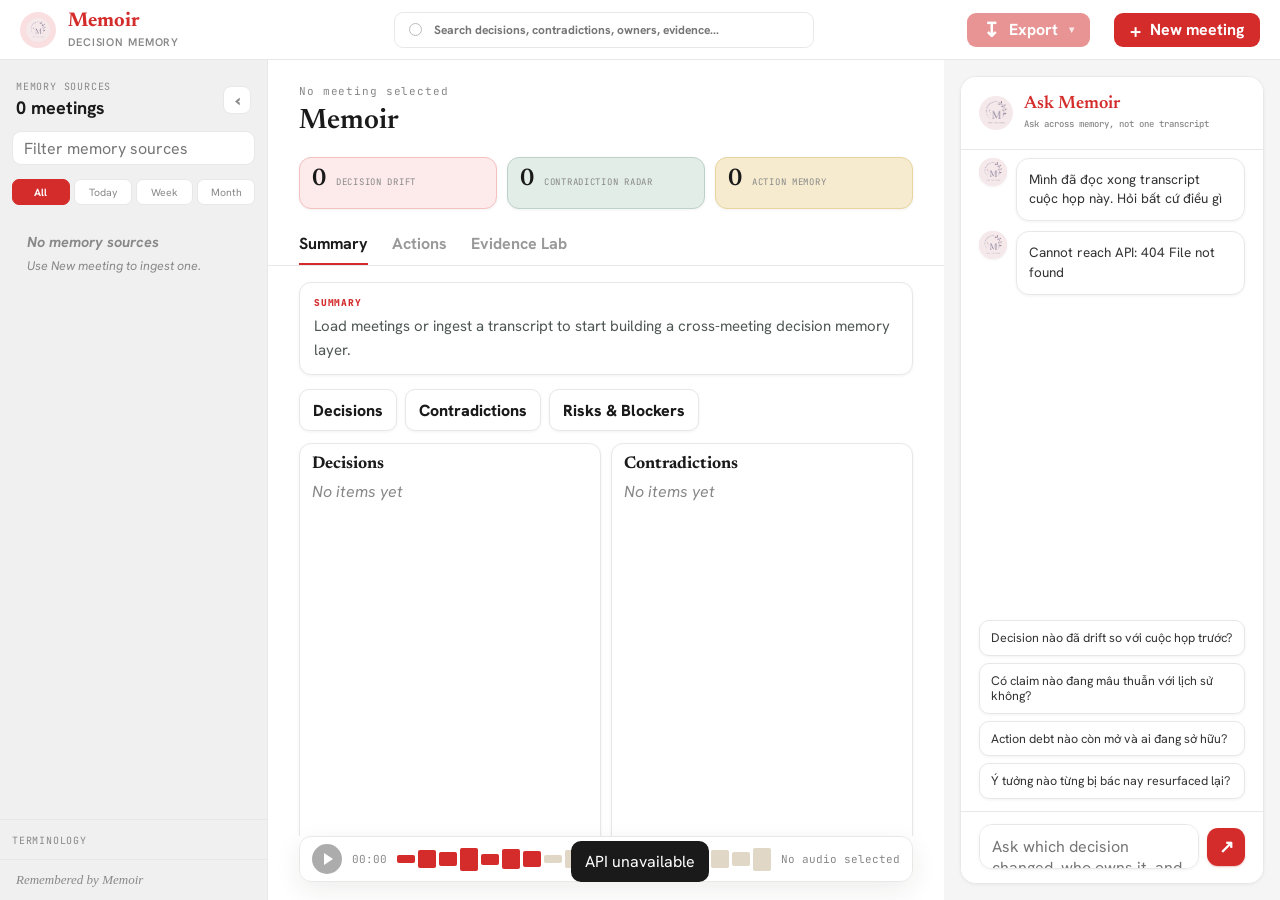
==== commit e0794f64: "Polish Memoir memory agent experience" ====
--- a/web/index.html
+++ b/web/index.html
@@ -7,13 +7,13 @@
     <link rel="preconnect" href="https://fonts.googleapis.com">
     <link rel="preconnect" href="https://fonts.gstatic.com" crossorigin>
     <link href="https://fonts.googleapis.com/css2?family=Newsreader:opsz,wght@6..72,400;6..72,500;6..72,600&family=Hanken+Grotesk:wght@400;500;600;700&family=JetBrains+Mono:wght@400;500&display=swap" rel="stylesheet">
-    <link rel="stylesheet" href="./styles.css?v=20260615-claude-redesign">
+    <link rel="stylesheet" href="./styles.css?v=20260616-ingest-progress-live">
   </head>
   <body>
     <div id="app" class="app-shell">
       <header class="topbar">
         <div class="brand">
-          <span class="brand-orbit"><img class="brand-mark" src="./assets/mnemosyne-logo.png" alt="" aria-hidden="true"></span>
+          <span class="brand-orbit"><img class="brand-mark" src="./assets/mnemosyne-logo.png?v=20260616-logo" alt="" aria-hidden="true"></span>
           <div>
             <strong>Memoir</strong>
             <small>Decision Memory</small>
@@ -23,6 +23,13 @@
           <span>Search</span>
           <input id="globalSearch" type="search" placeholder="Search decisions, contradictions, owners, evidence...">
         </label>
+        <div class="export-menu" id="exportMenu">
+          <button id="exportBtn" class="primary-btn new-btn export-trigger" type="button" aria-haspopup="true" aria-expanded="false" disabled><span>↧</span> Export <small class="caret">▾</small></button>
+          <div class="export-dropdown" id="exportDropdown" role="menu" hidden>
+            <button class="export-option" type="button" role="menuitem" data-export="docx">Word (.docx)</button>
+            <button class="export-option" type="button" role="menuitem" data-export="pdf">PDF (.pdf)</button>
+          </div>
+        </div>
         <button id="newMeetingBtn" class="primary-btn new-btn" type="button"><span>+</span> New meeting</button>
       </header>
 
@@ -51,30 +58,45 @@
               <b id="termCount">0 terms</b>
             </button>
             <div id="glossaryPanel" class="glossary-panel">
-              <form id="glossaryForm" class="inline-form">
-                <input id="termInput" class="input" type="text" placeholder="Canonical term">
-                <input id="wrongInput" class="input" type="text" placeholder="Misheard as">
-                <button class="small-btn" type="submit">Add</button>
-              </form>
-              <form id="guideForm" class="guide-drop">
-                <input id="guideFile" type="file" accept=".txt,.md,.docx">
-                <button class="small-btn" type="submit">Learn guide</button>
-              </form>
+              <div id="termEditorPanel" class="term-editor-panel" hidden>
+                <div class="term-toolbar" aria-label="Terminology editor">
+                  <button id="editTermsBtn" class="term-editor-btn" type="button">Edit</button>
+                  <button id="cancelTermsBtn" class="term-editor-btn" type="button" hidden>Cancel</button>
+                  <button id="saveTermsBtn" class="term-editor-btn" type="button" hidden>Save</button>
+                </div>
+                <div id="termEditList" class="term-edit-list" hidden></div>
+                <div id="termAddRow" class="term-add" hidden>
+                  <input id="newTermInput" type="text" placeholder="Add terminology" aria-label="Add terminology">
+                  <button id="addTermBtn" class="term-editor-btn" type="button">Add</button>
+                </div>
+              </div>
               <div id="glossaryList" class="term-list"></div>
-              <div id="suggestedTerms" class="suggested-terms"></div>
             </div>
           </section>
-          <div class="connection-dot"><span></span>API connected through FastAPI</div>
+          <div class="memoir-signature"><em>Remembered by Memoir</em></div>
         </aside>
 
         <section class="content stage">
           <div class="content-head meeting-head">
             <div class="meta-row eyebrow" id="activeMeta">No meeting selected</div>
-            <input id="activeTitleInput" class="active-title-input" type="text" value="Memoir" aria-label="Edit meeting name">
-            <p id="activeSummary" class="summary">Load meetings or ingest a transcript to start building decision memory.</p>
+            <textarea id="activeTitleInput" class="active-title-input" rows="1" aria-label="Edit meeting name">Memoir</textarea>
+            <div class="signals memory-hero">
+              <article class="radar-card signal-card red accent">
+                <strong id="decisionDriftCount">0</strong>
+                <span>Decision Drift</span>
+              </article>
+              <article class="radar-card signal-card green">
+                <strong id="contradictionCount">0</strong>
+                <span>Contradiction Radar</span>
+              </article>
+              <article class="radar-card signal-card gold">
+                <strong id="openActionCount">0</strong>
+                <span>Action Memory</span>
+              </article>
+            </div>
             <div class="tabs" role="tablist">
-              <a id="tabDigest" class="tab active" href="#digestView" data-tab="digest" onclick="switchTab('digest')">Executive Brief</a>
-              <a id="tabMemory" class="tab" href="#memoryView" data-tab="memory" onclick="switchTab('memory')">Memory Ops</a>
+              <a id="tabDigest" class="tab active" href="#digestView" data-tab="digest" onclick="switchTab('digest')">Summary</a>
+              <a id="tabMemory" class="tab" href="#memoryView" data-tab="memory" onclick="switchTab('memory')">Actions</a>
               <a id="tabTranscript" class="tab" href="#transcriptView" data-tab="transcript" onclick="switchTab('transcript')">Evidence Lab</a>
             </div>
           </div>
@@ -82,38 +104,22 @@
           <div class="stage-body">
             <div class="stage-scroll">
               <section id="digestView" class="view scroll active">
-                <div class="signals memory-hero">
-                  <article class="radar-card signal-card red accent">
-                    <span>Decision Drift</span>
-                    <strong id="decisionDriftCount">0</strong>
-                    <small>Decisions or facts that changed across meeting history</small>
-                  </article>
-                  <article class="radar-card signal-card green">
-                    <span>Contradiction Radar</span>
-                    <strong id="contradictionCount">0</strong>
-                    <small>Conflicting claims detected before someone asks</small>
-                  </article>
-                  <article class="radar-card signal-card gold">
-                    <span>Action Memory</span>
-                    <strong id="openActionCount">0</strong>
-                    <small>Open commitments and owner debt still being tracked</small>
-                  </article>
-                </div>
-
-                <div class="toolbar">
-                  <button id="digestBtn" class="small-btn" type="button">Generate executive brief</button>
-                  <button id="followupBtn" class="small-btn" type="button">Refresh follow-up</button>
+                <div id="activeSummary" class="summary digest-summary">Load meetings or ingest a transcript to start building decision memory.</div>
+                <div class="toolbar executive-nav">
+                  <button class="section-jump-btn" type="button" data-scroll-target="decisionsCard">Decisions</button>
+                  <button class="section-jump-btn" type="button" data-scroll-target="contradictionsCard">Contradictions</button>
+                  <button class="section-jump-btn" type="button" data-scroll-target="risksCard">Risks &amp; Blockers</button>
                 </div>
                 <div class="executive-grid brief-grid">
-                  <article class="brief-card scroll-card">
+                  <article id="decisionsCard" class="brief-card scroll-card">
                     <h2>Decisions</h2>
                     <ul id="decisions"></ul>
                   </article>
-                  <article class="brief-card scroll-card alert">
-                    <h2>Contradictions &amp; Forgotten Decisions</h2>
+                  <article id="contradictionsCard" class="brief-card scroll-card">
+                    <h2>Contradictions</h2>
                     <ul id="contradictionsForgotten"></ul>
                   </article>
-                  <article class="brief-card scroll-card wide">
+                  <article id="risksCard" class="brief-card scroll-card wide">
                     <h2>Risks &amp; Blockers</h2>
                     <ul id="risks"></ul>
                   </article>
@@ -159,18 +165,21 @@
           </div>
         </section>
 
-        <aside class="chat qa">
+        <aside class="chat qa claude-qa">
           <div class="chat-head qa-head">
-            <div>
-              <span>Evidence Q&amp;A</span>
-              <small id="chatScope">Ask across memory, not one transcript</small>
+            <div class="qa-title-row">
+              <img class="qa-agent-logo" src="./assets/mnemosyne-logo.png?v=20260616-logo" alt="" aria-hidden="true">
+              <div>
+                <strong class="qa-title-main">Ask Memoir</strong>
+                <strong id="chatScope" class="qa-scope-line">Ask across memory, not one transcript</strong>
+              </div>
             </div>
           </div>
           <div id="chatMessages" class="chat-messages messages scroll"></div>
-          <div id="suggestions" class="suggestions"></div>
-          <form id="chatForm" class="chat-form askbar">
+          <div id="suggestions" class="suggestions quick-prompts"></div>
+          <form id="chatForm" class="chat-form askbar qa-composer">
             <textarea id="chatInput" rows="1" placeholder="Ask which decision changed, who owns it, and what evidence supports it..."></textarea>
-            <button class="primary-btn icon-btn" type="submit">Ask</button>
+            <button class="primary-btn icon-btn" type="submit" aria-label="Ask Memoir"><span aria-hidden="true">↗</span></button>
           </form>
         </aside>
       </main>
@@ -182,24 +191,31 @@
               <h2>New meeting</h2>
               <p>Paste a transcript or upload audio/video. Memoir will extract memory, decisions, conflicts and commitments.</p>
             </div>
-            <button id="closeImportBtn" class="ghost-btn" type="button">Close</button>
+            <button id="closeImportBtn" class="dialog-close-btn" type="button" aria-label="Close import dialog">x</button>
           </div>
           <div class="form-grid">
             <label>Title<input id="ingestTitle" class="input" type="text" placeholder="Weekly product sync"></label>
-            <label>Date<input id="ingestDate" class="input" type="date"></label>
-          </div>
-          <textarea id="ingestText" class="transcript-editor compact" placeholder="Paste transcript here"></textarea>
-          <label class="file-box">
+            <label>Date<input id="ingestDate" class="input" type="datetime-local" step="1"></label>
+          </div>
+          <label class="ingest-mode-row">Input type
+            <select id="ingestMode" class="input">
+              <option value="upload">Upload audio</option>
+              <option value="recording">Recording</option>
+              <option value="transcript">Paste transcript</option>
+            </select>
+          </label>
+          <div class="ingest-source-box ingest-panel" data-ingest-panel="transcript" hidden>
+            <textarea id="ingestText" class="transcript-editor compact" placeholder="Paste transcript here"></textarea>
+          </div>
+          <label class="ingest-source-box file-box ingest-panel" data-ingest-panel="upload">
             <input id="ingestFile" type="file" accept=".wav,.mp3,.m4a,.mp4,.webm,.aiff,.ogg,.txt,.md">
             <span id="ingestFileLabel">Optional audio/video upload</span>
           </label>
-          <div class="record-box">
-            <span class="record-label">Hoặc ghi trực tiếp cuộc họp của bạn</span>
+          <div class="ingest-source-box record-box ingest-panel" data-ingest-panel="recording" hidden>
             <div class="record-actions">
-              <button type="button" id="recordTabBtn" class="ghost-btn">🔴 Ghi tab/màn hình (tiếng họp)</button>
-              <button type="button" id="recordMicBtn" class="ghost-btn">🎙 Ghi mic</button>
-              <button type="button" id="recordStopBtn" class="primary-btn" hidden>⏹ Dừng &amp; lưu</button>
-              <span id="recordStatus" class="record-status"></span>
+              <button type="button" id="recordMicBtn" class="ghost-btn record-action-btn">Record mic</button>
+              <button type="button" id="recordStopBtn" class="primary-btn" hidden>Stop and save</button>
+              <span id="recordStatus" class="record-status">Ready to record from microphone.</span>
             </div>
           </div>
           <div id="filePreview" class="file-preview" hidden>
@@ -208,6 +224,10 @@
             <video id="videoPreview" controls preload="metadata" playsinline hidden></video>
           </div>
           <p id="uploadStatus" class="upload-status" role="status" aria-live="polite"></p>
+          <div id="ingestProgress" class="ingest-progress" aria-label="Ingest progress" hidden>
+            <span id="ingestProgressPercent">0%</span>
+            <span class="ingest-progress-track" aria-hidden="true"><span id="ingestProgressFill" class="ingest-progress-fill"></span></span>
+          </div>
           <label class="check-row"><input id="extractAudio" type="checkbox" checked> Extract audio with ffmpeg when needed</label>
           <div class="dialog-actions">
             <button class="ghost-btn" type="button" id="cancelIngestBtn">Cancel</button>
@@ -241,6 +261,6 @@
         window.dispatchEvent(new HashChangeEvent("hashchange"));
       }
     </script>
-    <script src="./app.js?v=20260615-claude-redesign" defer></script>
+    <script src="./app.js?v=20260616-ingest-progress-live" defer></script>
   </body>
 </html>
--- a/web/styles.css
+++ b/web/styles.css
@@ -24,6 +24,7 @@
 body { font-family: "Hanken Grotesk", -apple-system, BlinkMacSystemFont, sans-serif; -webkit-font-smoothing: antialiased; }
 button, input, textarea { font: inherit; }
 button { cursor: pointer; }
+[hidden] { display: none !important; }
 
 .shell, .app-shell { height: 100vh; display: flex; flex-direction: column; overflow: hidden; background: var(--paper); }
 .topbar { height: 60px; flex: 0 0 60px; display: flex; align-items: center; gap: 24px; padding: 0 20px; background: var(--surface); border-bottom: 1px solid var(--line); }
@@ -58,15 +59,22 @@
 .app-shell.sidebar-collapsed .time-filter,
 .app-shell.sidebar-collapsed .meeting-list,
 .app-shell.sidebar-collapsed .terminology,
-.app-shell.sidebar-collapsed .connection-dot { display: none; }
+.app-shell.sidebar-collapsed .memoir-signature { display: none; }
 .library-search { padding: 0 12px 14px; }
 .input { width: 100%; min-height: 34px; padding: 0 11px; border: 1px solid var(--line); border-radius: 9px; outline: 0; background: #fff; color: var(--ink); }
 .time-filter { display: grid; grid-template-columns: repeat(4, minmax(0, 1fr)); gap: 4px; min-width: 0; padding: 0 12px 14px; }
 .time-filter button { height: 26px; min-width: 0; padding: 0 4px; border: 1px solid var(--line); border-radius: 7px; background: #fff; color: var(--muted); font-size: 10.5px; overflow: hidden; text-overflow: ellipsis; white-space: nowrap; }
 .time-filter .active { border-color: var(--red); background: var(--red); color: #fff; font-weight: 700; }
 .meeting-list { min-height: 0; flex: 1; overflow: auto; padding: 0 12px; }
+.group-folder { margin: 0 0 10px; border: 1px solid var(--line); border-radius: 12px; background: #fff; box-shadow: var(--shadow); overflow: hidden; }
+.group-title { width: 100%; display: flex; align-items: flex-start; gap: 8px; border: 0; background: #fff; padding: 11px 12px; color: var(--text); text-align: left; font-weight: 900; }
+.group-title b { min-width: 0; flex: 1; white-space: normal; overflow-wrap: anywhere; line-height: 1.25; }
+.group-title small { flex: 0 0 auto; margin-left: auto; color: var(--muted); font-size: 11px; font-weight: 700; line-height: 1.25; }
+.group-body { display: grid; gap: 8px; padding: 0 10px 10px; }
 .meeting-card { position: relative; padding: 13px 14px; margin-bottom: 8px; border: 1px solid transparent; border-radius: 12px; background: transparent; cursor: pointer; }
 .meeting-card.active { border-color: var(--line); background: #fff; box-shadow: var(--shadow); }
+.group-meeting { margin: 0; padding: 9px; border-radius: 10px; background: var(--paper); }
+.group-meeting.active { border-color: var(--red-line); background: var(--red-soft); box-shadow: none; }
 .meeting-meta, .card-meta { display: flex; align-items: center; gap: 7px; margin-bottom: 8px; color: var(--muted); font-family: "JetBrains Mono", monospace; font-size: 10px; text-transform: uppercase; }
 .meeting-meta b, .card-meta b { margin-left: auto; color: var(--faint); font-weight: 500; }
 .ready, .risk, .status-dot { width: 7px; height: 7px; flex: 0 0 7px; border-radius: 50%; background: var(--green); }
@@ -74,8 +82,13 @@
 .meeting-delete { width: 20px; height: 20px; display: grid; place-items: center; margin-left: 3px; border: 0; border-radius: 5px; background: transparent; color: var(--muted); font-size: 12px; opacity: 0; }
 .meeting-card:hover .meeting-delete, .meeting-card.active .meeting-delete { opacity: 1; }
 .meeting-delete:hover { background: var(--red-soft); color: var(--red); }
-.meeting-title-input { width: 100%; margin: 0 0 6px; padding: 0; border: 0; outline: 0; background: transparent; color: var(--ink); font-size: 14.5px; line-height: 1.25; font-weight: 800; cursor: text; }
+.meeting-compact-title { display: flex; align-items: center; gap: 8px; min-width: 0; }
+.meeting-compact-meta { display: flex; align-items: center; justify-content: space-between; gap: 10px; margin-top: 5px; color: var(--muted); font-family: "JetBrains Mono", monospace; font-size: 10.5px; white-space: nowrap; }
+.meeting-title-input { width: 100%; min-height: 34px; margin: 0 0 6px; padding: 0; border: 0; outline: 0; resize: none; background: transparent; color: var(--ink); font: inherit; font-size: 14.5px; line-height: 1.25; font-weight: 800; cursor: text; white-space: normal; overflow-wrap: anywhere; }
+.meeting-title-input[readonly] { cursor: default; user-select: none; }
+.meeting-compact-title .meeting-title-input { min-width: 0; margin: 0; overflow: hidden; }
 .meeting-title-input:focus { border-radius: 5px; background: #fff; box-shadow: 0 0 0 2px var(--red-line); padding: 2px 4px; margin: -2px -4px 4px; }
+.meeting-compact-title .meeting-title-input:focus { margin: -2px -4px; }
 .meeting-card h3 { margin: 0 0 6px; font-size: 14.5px; line-height: 1.25; }
 .meeting-card p, .meeting-source-line { margin: 0; color: var(--muted); font-size: 12.5px; line-height: 1.38; overflow: hidden; text-overflow: ellipsis; white-space: nowrap; }
 .faces { display: flex; margin-top: 10px; }
@@ -90,21 +103,24 @@
 .knowledge.collapsed .knowledge-title { margin-bottom: 0; }
 .knowledge.collapsed .knowledge-title b { display: none; }
 .knowledge.collapsed .glossary-panel { display: none; }
-.glossary-panel { min-height: 0; display: grid; grid-template-rows: auto auto minmax(0, 1fr) auto; gap: 7px; overflow: hidden; }
-.inline-form { display: grid; grid-template-columns: 1fr auto; gap: 5px; }
-.inline-form #termInput { grid-column: 1 / -1; }
-.guide-drop { display: grid; grid-template-columns: minmax(0, 1fr) auto; gap: 6px; align-items: center; min-width: 0; padding: 7px; border: 1px dashed var(--red-line); border-radius: 9px; background: #fff; }
-.guide-drop input { min-width: 0; max-width: 100%; font-size: 11px; }
+.glossary-panel { min-height: 0; display: grid; grid-template-rows: auto minmax(0, 1fr); gap: 8px; overflow: hidden; padding-top: 2px; }
+.term-editor-panel { display: grid; gap: 7px; padding-top: 7px; border-top: 1px solid var(--line); }
+.term-toolbar { display: flex; align-items: center; gap: 6px; padding-top: 0; }
+.term-editor-btn { border: 1px solid var(--line); border-radius: 8px; background: #f3f3f3; color: var(--muted); font: inherit; font-size: 12px; font-weight: 800; padding: 6px 8px; cursor: pointer; }
+.term-editor-btn:hover { border-color: #cfcfcf; background: #fff; color: var(--text); }
+.term-editor-btn:focus-visible { outline: 2px solid var(--red-line); outline-offset: 2px; }
 .term-list { min-height: 0; display: grid; align-content: start; gap: 5px; overflow: auto; }
 .term { display: flex; align-items: center; justify-content: space-between; gap: 8px; padding: 7px 8px; border: 1px solid var(--line); border-radius: 8px; background: #fff; font-size: 12px; }
 .term span { min-width: 0; overflow: hidden; text-overflow: ellipsis; white-space: nowrap; }
-.suggested-terms { display: grid; gap: 5px; max-height: 116px; overflow: auto; padding-top: 3px; border-top: 1px solid var(--line); }
-.suggested-title { color: var(--muted); font-family: "JetBrains Mono", monospace; font-size: 9.5px; text-transform: uppercase; letter-spacing: .08em; }
-.suggested-term { display: grid; gap: 2px; width: 100%; text-align: left; border: 1px solid var(--red-line); border-radius: 8px; background: #fff; padding: 7px 8px; color: var(--text); }
-.suggested-term span { font-size: 12px; font-weight: 800; }
-.suggested-term small, .suggested-empty { color: var(--muted); font-size: 11px; }
-.connection-dot { padding: 12px 16px; border-top: 1px solid var(--line); color: var(--muted); font-family: "JetBrains Mono", monospace; font-size: 10px; text-transform: uppercase; letter-spacing: .08em; }
-.connection-dot span { display: inline-block; width: 7px; height: 7px; margin-right: 8px; border-radius: 50%; background: var(--green); }
+.term small { color: var(--muted); font-size: 11px; font-family: "JetBrains Mono", monospace; }
+.term-edit-list { display: grid; gap: 5px; max-height: 108px; overflow: auto; }
+.term.is-editing { display: grid; grid-template-columns: minmax(0, 1fr) auto; align-items: center; gap: 7px; padding: 7px; }
+.term-edit-input, .term-add input { min-width: 0; width: 100%; border: 1px solid var(--line); border-radius: 8px; background: #fff; color: var(--text); font: inherit; font-size: 12px; font-weight: 750; padding: 7px 8px; outline: none; }
+.term-edit-input:focus, .term-add input:focus { border-color: #cfcfcf; box-shadow: 0 0 0 3px rgba(0, 0, 0, 0.04); }
+.term-actions { display: flex; gap: 5px; }
+.term-actions .term-editor-btn { display: grid; place-items: center; width: 28px; height: 28px; padding: 0; font-size: 15px; line-height: 1; }
+.term-add { display: grid; grid-template-columns: minmax(0, 1fr) auto; gap: 6px; padding-top: 1px; }
+.memoir-signature { padding: 12px 16px; border-top: 1px solid var(--line); color: var(--muted); font-family: "Newsreader", serif; font-size: 13px; font-style: italic; letter-spacing: 0; }
 .guide-card { display: flex; align-items: center; gap: 10px; padding: 9px; margin-top: 7px; border: 1px solid var(--line); border-radius: 10px; background: #fff; }
 .guide-card span { width: 30px; height: 30px; display: grid; place-items: center; border-radius: 8px; background: var(--red); color: #fff; font-family: "JetBrains Mono", monospace; font-size: 9px; }
 .guide-card:nth-child(3) span { background: var(--purple); }
@@ -116,14 +132,25 @@
 .eyebrow { color: var(--muted); font-family: "JetBrains Mono", monospace; font-size: 11px; letter-spacing: .08em; }
 h1, h2 { font-family: "Newsreader", Georgia, serif; letter-spacing: 0; }
 h1 { margin: 8px 0 8px; font-size: 32px; line-height: 1.06; font-weight: 600; }
-.active-title-input { width: min(100%, 780px); margin: 8px 0 8px; padding: 0; border: 0; outline: 0; background: transparent; color: var(--ink); font-family: "Newsreader", Georgia, serif; font-size: 32px; line-height: 1.06; font-weight: 600; }
+.active-title-input { width: 100%; min-height: 32px; max-height: 96px; margin: 8px 0 8px; padding: 0; border: 0; outline: 0; resize: none; overflow: hidden; background: transparent; color: var(--ink); font-family: "Newsreader", Georgia, serif; font-size: 28px; line-height: 1.1; font-weight: 600; white-space: normal; overflow-wrap: anywhere; }
 .active-title-input:focus { border-radius: 7px; box-shadow: 0 0 0 2px var(--red-line); background: #fff; padding: 2px 6px; margin: 6px -6px 6px; }
 .active-title-input:disabled { color: var(--ink); opacity: 1; }
-.meeting-head p { max-width: 780px; margin: 0 0 12px; color: #4e5752; line-height: 1.48; }
+.summary { max-width: 880px; margin: 0 0 14px; padding: 12px 14px; border: 1px solid var(--line); border-radius: 12px; background: #fff; color: #4e5752; line-height: 1.58; font-size: 15px; box-shadow: var(--shadow); }
+.digest-summary { margin-top: -2px; }
+.summary-label { display: block; margin-bottom: 5px; color: var(--red); font-family: "JetBrains Mono", monospace; font-size: 9.5px; font-weight: 800; text-transform: uppercase; letter-spacing: .08em; }
+.summary p { max-width: 76ch; margin: 0; }
+.summary p + p { margin-top: 6px; }
 .people { display: flex; flex-wrap: wrap; gap: 8px; margin-bottom: 13px; }
 .people span { display: inline-flex; align-items: center; gap: 7px; height: 28px; padding: 0 10px 0 4px; border: 1px solid var(--line); border-radius: 999px; background: #fff; color: var(--text); font-size: 12px; font-weight: 700; }
 .people i { width: 22px; height: 22px; display: grid; place-items: center; border-radius: 50%; color: #fff; font-style: normal; font-size: 10px; }
-.tabs { display: flex; gap: 24px; }
+.tabs { display: flex; gap: 24px; align-items: center; }
+.export-menu { position: relative; display: inline-flex; }
+.export-trigger .caret { font-size: 10px; opacity: 0.8; margin-left: 2px; }
+.export-trigger:disabled { opacity: 0.5; cursor: default; }
+.export-dropdown { position: absolute; top: calc(100% + 6px); right: 0; min-width: 180px; background: #fff; border: 1px solid var(--line); border-radius: 12px; box-shadow: var(--shadow); padding: 6px; z-index: 50; display: flex; flex-direction: column; gap: 2px; }
+.export-dropdown[hidden] { display: none; }
+.export-option { text-align: left; border: 0; background: transparent; color: var(--ink); padding: 9px 12px; border-radius: 8px; font-weight: 700; font-size: 13px; cursor: pointer; }
+.export-option:hover { background: var(--red-soft); color: var(--red); }
 .tab { height: 42px; display: inline-flex; align-items: center; border: 0; border-bottom: 2px solid transparent; background: transparent; color: #999; font-weight: 700; text-decoration: none; }
 .tab.active { color: var(--ink); border-bottom-color: var(--red); }
 .stage-body { flex: 1; min-height: 0; display: flex; flex-direction: column; background: #fff; }
@@ -149,16 +176,15 @@
 .wave i:nth-child(5), .wave i:nth-child(12) { height: 11px; }
 .wave i:nth-child(6), .wave i:nth-child(13) { height: 20px; }
 .wave i:nth-child(7), .wave i:nth-child(14) { height: 16px; }
-.signals { display: grid; grid-template-columns: repeat(3, minmax(0, 1fr)); gap: 10px; margin-bottom: 18px; }
+.signals { display: grid; grid-template-columns: repeat(3, minmax(0, 1fr)); gap: 10px; margin: 6px 0 14px; }
 .memory-hero { align-items: stretch; }
 .radar-card { min-width: 0; }
-.signal-card { min-height: 116px; padding: 15px; border: 1px solid var(--line); border-radius: 12px; background: #fff; box-shadow: var(--shadow); }
+.signal-card { min-height: 52px; display: flex; align-items: baseline; gap: 10px; padding: 10px 12px; border: 1px solid var(--line); border-radius: 12px; background: #fff; box-shadow: var(--shadow); }
 .signal-card.red { background: var(--red-soft); border-color: var(--red-line); }
 .signal-card.green { background: var(--green-soft); border-color: #bdd1c8; }
 .signal-card.gold { background: var(--gold-soft); border-color: #e7d59d; }
-.signal-card span, .signal-card small { display: block; color: var(--muted); font-family: "JetBrains Mono", monospace; font-size: 10px; text-transform: uppercase; letter-spacing: .08em; }
-.signal-card strong { display: block; margin-top: 8px; font-family: "Newsreader", Georgia, serif; font-size: 42px; line-height: .9; }
-.signal-card p, .signal-card small:last-child { margin: 10px 0 0; color: var(--text); font-size: 13px; line-height: 1.35; font-family: "Hanken Grotesk", sans-serif; text-transform: none; letter-spacing: 0; }
+.signal-card span { min-width: 0; color: var(--muted); font-family: "JetBrains Mono", monospace; font-size: 9px; text-transform: uppercase; letter-spacing: .08em; line-height: 1.25; }
+.signal-card strong { flex: 0 0 auto; font-family: "Newsreader", Georgia, serif; font-size: 24px; line-height: .95; font-weight: 600; }
 .transcript { display: grid; gap: 8px; }
 .cue { display: flex; gap: 20px; padding: 13px 16px; border-radius: 12px; background: transparent; }
 .cue.active { background: #fff3ec; box-shadow: inset 3px 0 0 var(--red); }
@@ -176,6 +202,7 @@
 .edge-card p { margin: 0; color: var(--muted); line-height: 1.38; font-size: 13px; }
 .memory-card.alert, .brief-card.alert { background: var(--red-soft); border-color: var(--red-line); }
 .memory-card h2, .brief-card h2, .brief-hero h2 { margin: 0 0 10px; font-size: 19px; }
+.brief-card h2 { margin-bottom: 8px; font-size: 17px; }
 .memory-card ul, .brief-card ul { margin: 0; padding: 0; list-style: none; display: grid; gap: 9px; }
 .memory-grid article ul { min-height: 0; overflow: auto; }
 .memory-card li, .brief-card li { display: grid; gap: 3px; padding: 0 0 9px; border-bottom: 1px solid rgba(0,0,0,.06); }
@@ -183,27 +210,44 @@
 .memory-card b { font-size: 13.5px; }
 .memory-card span, .memory-card small, .brief-card li { color: var(--muted); line-height: 1.4; }
 .memory-card.wide { grid-column: 1 / -1; }
-.brief-grid { display: grid; grid-template-columns: repeat(2, minmax(0, 1fr)); gap: 10px; }
-.executive-grid { display: grid; grid-template-columns: repeat(2, minmax(0, 1fr)); gap: 10px; min-height: min(54vh, 560px); }
+.brief-grid { display: grid; gap: 10px; }
+.executive-grid { display: grid; grid-template-columns: repeat(2, minmax(0, 1fr)); gap: 10px; align-items: stretch; min-height: 0; }
 .scroll-card { min-height: 0; display: flex; flex-direction: column; }
-.scroll-card ul { min-height: 0; overflow: auto; padding-right: 4px; }
-.scroll-card.wide { grid-column: 1 / -1; max-height: 220px; }
+.brief-card.scroll-card { height: clamp(380px, 48vh, 500px); overflow: hidden; padding: 12px; }
+.scroll-card ul { flex: 1; min-height: 0; overflow: auto; padding-right: 4px; align-content: start; }
+.scroll-card.wide { grid-column: 1 / -1; height: clamp(190px, 24vh, 250px); max-height: none; }
 .brief-hero { grid-column: 1 / -1; background: var(--red-soft); border-color: var(--red-line); }
 .brief-hero p { max-width: 820px; margin: 0; color: var(--text); line-height: 1.5; font-size: 15px; }
+.executive-nav { flex-wrap: wrap; align-items: stretch; }
+.executive-nav button { min-height: 42px; }
+.section-jump-btn { border: 1px solid var(--line); border-radius: 10px; background: #fff; color: var(--ink); padding: 0 13px; font-weight: 800; box-shadow: var(--shadow); }
+.section-jump-btn:hover { border-color: var(--red-line); background: var(--red-soft); color: var(--red); }
 .line-item { display: grid; gap: 5px; color: var(--text); }
 .line-item p { margin: 0; color: var(--text); line-height: 1.42; }
 .line-meta { display: flex; flex-wrap: wrap; align-items: center; gap: 7px; color: var(--muted); font-size: 12px; }
 .timestamp-button { width: fit-content; border: 1px solid var(--red-line); border-radius: 999px; background: #fff; color: var(--red); padding: 2px 8px; font-family: "JetBrains Mono", monospace; font-size: 10px; font-weight: 700; }
 .timestamp-button:hover { background: var(--red-soft); }
+.severity-badge { display: inline-flex; align-items: center; min-height: 20px; border-radius: 999px; padding: 2px 8px; font-size: 10px; font-weight: 800; font-family: "JetBrains Mono", monospace; }
+.severity-high { border: 1px solid var(--red-line); background: var(--red-soft); color: var(--red); }
+.severity-medium { border: 1px solid #e5c66e; background: #fff4cf; color: #8a6410; }
+.severity-low { border: 1px solid #b7d5c5; background: var(--green-soft); color: var(--green); }
 .action-workbench { min-height: min(62vh, 660px); display: flex; flex-direction: column; }
 .action-workbench ul { min-height: 0; overflow: auto; }
 .card-title-row { display: flex; align-items: baseline; justify-content: space-between; gap: 16px; margin-bottom: 8px; }
 .card-title-row h2 { margin: 0; }
 .card-title-row small { color: var(--muted); }
-.action-status-controls { display: flex; flex-wrap: wrap; gap: 6px; margin-top: 5px; }
-.action-status-controls button { min-height: 26px; border: 1px solid var(--line); border-radius: 999px; background: #fff; color: var(--muted); padding: 0 9px; font-size: 11px; font-weight: 800; }
-.action-status-controls button.active { border-color: var(--red); background: var(--red); color: #fff; }
-.decision-state { background: #fafafa; border-radius: 9px; padding: 9px !important; }
+.action-check-row { display: grid; grid-template-columns: 20px minmax(0, 1fr); gap: 10px; align-items: start; color: inherit; font-size: inherit; font-weight: inherit; }
+.action-check-input { width: 17px; height: 17px; margin: 2px 0 0; accent-color: var(--red); }
+.action-completed b, .action-completed .line-meta { color: var(--muted); text-decoration: line-through; }
+.assign-toggle { border: 1px solid var(--line); border-radius: 8px; background: #fff; color: var(--muted); padding: 1px 8px; font-size: 11px; font-weight: 700; cursor: pointer; }
+.assign-toggle:hover { color: var(--ink); border-color: var(--ink); }
+.assign-form { display: flex; flex-wrap: wrap; gap: 6px; margin: 8px 0 2px 30px; }
+.assign-form[hidden] { display: none; }
+.assign-form input { min-height: 30px; padding: 0 9px; border: 1px solid var(--line); border-radius: 8px; outline: 0; background: #fff; color: var(--ink); font-size: 12.5px; }
+.assign-owner { width: 130px; }
+.assign-email { width: 200px; }
+.assign-send { border: 0; border-radius: 8px; background: var(--red); color: #fff; padding: 0 12px; font-size: 12px; font-weight: 800; cursor: pointer; }
+.assign-send:disabled { opacity: .55; cursor: default; }
 .lab-grid { display: grid; grid-template-columns: minmax(260px, .78fr) minmax(380px, 1.22fr); gap: 10px; min-height: min(64vh, 700px); }
 .evidence-graph, .transcript-panel { min-height: 0; display: flex; flex-direction: column; }
 .evidence-graph ul { min-height: 0; overflow: auto; }
@@ -214,23 +258,41 @@
 .transcript-line mark { background: var(--red-soft); color: var(--red); padding: 0 2px; border-radius: 3px; }
 
 .qa { min-width: 0; min-height: 0; display: flex; flex-direction: column; background: var(--rail); border-left: 1px solid var(--line); }
-.qa-head { padding: 18px 18px 14px; border-bottom: 1px solid var(--line); background: #fff; }
-.qa-head span { display: block; font-weight: 800; }
-.qa-head small { color: var(--muted); font-family: "JetBrains Mono", monospace; font-size: 9.5px; text-transform: uppercase; letter-spacing: .08em; }
+.claude-qa { margin: 16px; min-height: calc(100vh - 92px); border: 1px solid var(--line); border-radius: 16px; background: var(--surface); box-shadow: var(--shadow); overflow: hidden; }
+.qa-head { padding: 18px; border-bottom: 1px solid var(--line); background: var(--surface); }
+.qa-title-row { display: flex; align-items: center; gap: 11px; }
+.qa-agent-logo { width: 34px; height: 34px; flex: 0 0 34px; border-radius: 50%; object-fit: cover; background: rgba(212, 43, 43, .12); }
+.qa-head span { display: block; margin-top: 4px; font-family: "Newsreader", Georgia, serif; font-size: 22px; line-height: 1; font-weight: 600; color: var(--ink); }
+.qa-title-main { display: block; color: var(--red); font-family: "Newsreader", Georgia, serif; font-size: 18px; line-height: 1; font-weight: 600; letter-spacing: 0; }
+.qa-scope-line { display: block; margin-top: 6px; color: var(--muted); font-family: "JetBrains Mono", monospace; font-size: 9px; line-height: 1.3; font-weight: 500; white-space: nowrap; letter-spacing: 0; }
+.scope-dot { width: 9px; height: 9px; flex: 0 0 9px; border-radius: 50%; background: var(--green); box-shadow: 0 0 0 5px var(--green-soft); }
 .scope { display: flex; align-items: center; justify-content: space-between; margin: 14px 18px 0; padding: 9px 10px; border: 1px solid var(--line); border-radius: 10px; background: #fff; color: var(--muted); font-family: "JetBrains Mono", monospace; font-size: 10px; text-transform: uppercase; letter-spacing: .06em; }
 .scope b { color: var(--red); }
-.chat-messages, .messages { flex: 1; min-height: 0; overflow: auto; padding: 14px 18px; display: flex; flex-direction: column; gap: 10px; }
-.msg { max-width: 94%; padding: 11px 12px; border: 1px solid var(--line); border-radius: 13px; background: #fff; color: var(--text); line-height: 1.46; font-size: 13.5px; }
+.chat-messages, .messages { flex: 1; min-height: 0; overflow: auto; padding: 8px 18px 14px; display: flex; flex-direction: column; gap: 10px; }
+.msg-row { max-width: 100%; display: flex; align-items: flex-start; gap: 9px; animation: qaFade .2s ease; }
+.msg-row.user { justify-content: flex-end; }
+.agent-avatar { width: 28px; height: 28px; flex: 0 0 28px; border-radius: 50%; object-fit: cover; background: rgba(212, 43, 43, .12); box-shadow: var(--shadow); }
+.msg { max-width: 94%; padding: 11px 12px; border: 1px solid var(--line); border-radius: 13px; background: #fff; color: var(--text); line-height: 1.46; font-size: 13.5px; box-shadow: var(--shadow); animation: qaFade .2s ease; }
+.msg-row .msg { max-width: calc(100% - 37px); }
 .msg p { margin: 0; }
 .msg.user { align-self: flex-end; background: var(--red); border-color: var(--red); color: #fff; }
-.cite, .citations { display: grid; gap: 5px; margin-top: 10px; color: var(--muted); font-size: 12px; }
+.cite, .citations { display: grid; gap: 6px; margin-top: 10px; color: var(--muted); font-size: 12px; }
+.citation-pill { width: fit-content; max-width: 100%; display: grid; grid-template-columns: auto minmax(0, 1fr); gap: 4px 7px; align-items: center; border: 1px solid var(--line); border-radius: 10px; background: #fff; padding: 7px 9px; color: var(--muted); }
+.citation-pill span { min-width: 0; overflow: hidden; text-overflow: ellipsis; white-space: nowrap; }
+.citation-pill small { grid-column: 2; color: var(--muted); line-height: 1.3; }
+.citation-dot { width: 7px; height: 7px; border-radius: 50%; background: var(--green); }
 .citations button { width: fit-content; max-width: 100%; border: 1px solid var(--line); border-radius: 999px; background: #fff; padding: 4px 9px; color: var(--muted); }
 .cite i { width: 7px; height: 7px; border-radius: 50%; background: var(--green); }
 .suggestions { display: grid; gap: 7px; padding: 0 18px 12px; }
-.suggestions button { text-align: left; border: 1px solid var(--line); border-radius: 9px; background: #fff; padding: 9px 12px; color: var(--text); font-size: 13px; }
-.askbar, .chat-form { display: flex; align-items: flex-end; gap: 8px; padding: 14px 18px; border-top: 1px solid var(--line); background: var(--rail); }
+.quick-prompts button { text-align: left; border: 1px solid var(--line); border-radius: 10px; background: #fff; padding: 9px 11px; color: var(--text); font-size: 12.5px; line-height: 1.25; box-shadow: var(--shadow); }
+.quick-prompts button:hover { border-color: var(--red-line); background: var(--red-soft); color: var(--red); }
+.askbar, .chat-form { display: flex; align-items: flex-end; gap: 8px; padding: 14px 18px; border-top: 1px solid var(--line); background: var(--surface); }
+.qa-composer { align-items: center; padding-top: 12px; }
 .askbar textarea { flex: 1; resize: none; border: 1px solid var(--line); border-radius: 10px; outline: 0; padding: 10px; background: #fff; }
+.qa-composer textarea { min-height: 42px; max-height: 120px; padding: 11px 12px; border-radius: 13px; box-shadow: var(--shadow); }
 .askbar button { min-width: 48px; height: 34px; border: 0; border-radius: 9px; background: var(--red); color: #fff; font-weight: 800; }
+.qa-composer button { width: 38px; min-width: 38px; height: 38px; display: grid; place-items: center; border-radius: 11px; padding: 0; font-size: 18px; line-height: 1; box-shadow: 0 1px 2px rgba(180,34,34,.28); }
+@keyframes qaFade { from { opacity: 0; transform: translateY(6px); } to { opacity: 1; transform: translateY(0); } }
 .toolbar { display: flex; gap: 8px; align-items: center; margin-bottom: 12px; }
 .toolbar .input { max-width: 280px; }
 .transcript-editor { width: 100%; min-height: calc(100vh - 306px); resize: none; border: 1px solid var(--line); border-radius: 12px; background: #fff; padding: 16px; line-height: 1.6; outline: none; color: var(--text); }
@@ -241,13 +303,25 @@
 .dialog-head { display: flex; justify-content: space-between; gap: 16px; margin-bottom: 16px; }
 .dialog-head h2 { margin: 0; font-size: 24px; }
 .dialog-head p { margin: 5px 0 0; color: var(--muted); }
+.dialog-close-btn { width: 28px; height: 28px; flex: 0 0 28px; display: grid; place-items: center; border: 1px solid var(--line); border-radius: 8px; background: #fff; color: var(--muted); font-size: 16px; line-height: 1; font-weight: 800; }
+.dialog-close-btn:hover { border-color: var(--red-line); background: var(--red-soft); color: var(--red); }
 .form-grid { display: grid; grid-template-columns: 1fr 180px; gap: 10px; margin-bottom: 10px; }
 label { display: grid; gap: 6px; color: var(--muted); font-size: 12px; font-weight: 700; }
-.file-box { margin: 10px 0; padding: 13px; border: 1.5px dashed var(--red-line); border-radius: 10px; background: #fff; }
+.ingest-mode-row { margin-bottom: 10px; }
+.ingest-panel { margin-bottom: 10px; }
+.ingest-source-box { margin: 0 0 10px; padding: 13px; border: 1px solid var(--line); border-radius: 10px; background: #fff; box-shadow: none; }
+.ingest-source-box .transcript-editor.compact { min-height: 154px; border: 0; border-radius: 0; background: transparent; padding: 0; }
+[data-ingest-panel][hidden] { display: none; }
+.file-box { color: var(--muted); }
 .file-preview { display: grid; gap: 8px; margin: 10px 0; padding: 10px; border: 1px solid var(--line); border-radius: 10px; background: var(--paper); }
 .file-preview strong { color: var(--text); font-size: 12px; }
 .file-preview audio, .file-preview video { width: 100%; max-height: 220px; border-radius: 9px; background: #111; }
 .upload-status { min-height: 18px; margin: -2px 0 0; color: var(--muted); font-size: 12px; line-height: 1.35; }
+.ingest-progress[hidden] { display: none; }
+.ingest-progress { margin: 4px 0 0; padding: 10px 12px; display: grid; grid-template-columns: 48px minmax(0, 1fr); align-items: center; gap: 10px; border: 1px solid var(--line); border-radius: 10px; background: #fafafa; color: var(--red); font-family: "JetBrains Mono", monospace; font-size: 12px; font-weight: 700; }
+.ingest-progress.error { border-color: var(--red-line); background: var(--red-soft); }
+.ingest-progress-track { height: 6px; overflow: hidden; border-radius: 999px; background: #eadfdf; }
+.ingest-progress-fill { display: block; width: 0%; height: 100%; border-radius: inherit; background: var(--red); transition: width .2s ease; }
 .check-row { display: flex; align-items: center; gap: 8px; }
 .dialog-actions { margin-top: 16px; display: flex; justify-content: flex-end; gap: 8px; }
 .toast { position: fixed; left: 50%; bottom: 18px; transform: translateX(-50%) translateY(80px); opacity: 0; pointer-events: none; padding: 10px 14px; border-radius: 10px; background: var(--ink); color: #fff; transition: opacity .18s, transform .18s; }
@@ -255,8 +329,17 @@
 .empty { color: var(--muted); font-style: italic; }
 
 @media (max-width: 1100px) {
-  .workspace { grid-template-columns: 244px minmax(420px, 1fr); }
-  .qa { grid-column: 2; min-height: 300px; border-top: 1px solid var(--line); }
+  /* Below the 3-column desktop width: let the whole page scroll naturally so the
+     fixed-height internal scroll panes don't squeeze/overlap (e.g. the audio player
+     pinning over the brief cards). */
+  .shell, .app-shell { height: auto; min-height: 100vh; overflow: visible; }
+  .workspace { grid-template-columns: 244px minmax(360px, 1fr); }
+  .library, .stage, .qa { min-height: auto; }
+  .stage-scroll, .content-scroll, .meeting-list, .chat-messages, .messages,
+  .transcript-view, .memory-grid article ul,
+  .action-workbench ul, .evidence-graph ul { overflow: visible; }
+  .qa { grid-column: 2; border-top: 1px solid var(--line); }
+  .lab-grid, .memory-board { grid-template-columns: 1fr; min-height: 0; }
 }
 
 @media (max-width: 760px) {
@@ -277,9 +360,10 @@
 }
 
 /* Browser recording (New meeting modal) */
-.record-box { margin-top: 10px; padding: 12px 14px; border: 1px dashed #E4DCCC;
-  border-radius: 12px; background: #FBF4EE; }
-.record-label { font-family: 'JetBrains Mono', monospace; font-size: 10.5px;
-  letter-spacing: 1px; text-transform: uppercase; color: #A39A88; }
-.record-actions { display: flex; flex-wrap: wrap; align-items: center; gap: 8px; margin-top: 8px; }
+.record-box { margin: 0 0 10px; padding: 13px; border: 1px solid var(--line);
+  border-radius: 10px; background: #fff; }
+.record-actions { display: flex; flex-wrap: wrap; align-items: center; gap: 8px; }
+.record-action-btn { border-color: var(--red-line); color: var(--red); background: #fff; font-family: "Hanken Grotesk", -apple-system, BlinkMacSystemFont, sans-serif; font-weight: 800; }
+.record-action-btn:hover { border-color: var(--red); background: var(--red-soft); }
+.record-action-btn:disabled { border-color: var(--line); background: #f3f3f3; color: var(--muted); cursor: not-allowed; }
 .record-status { font-family: 'JetBrains Mono', monospace; font-size: 12px; color: #A8452A; }
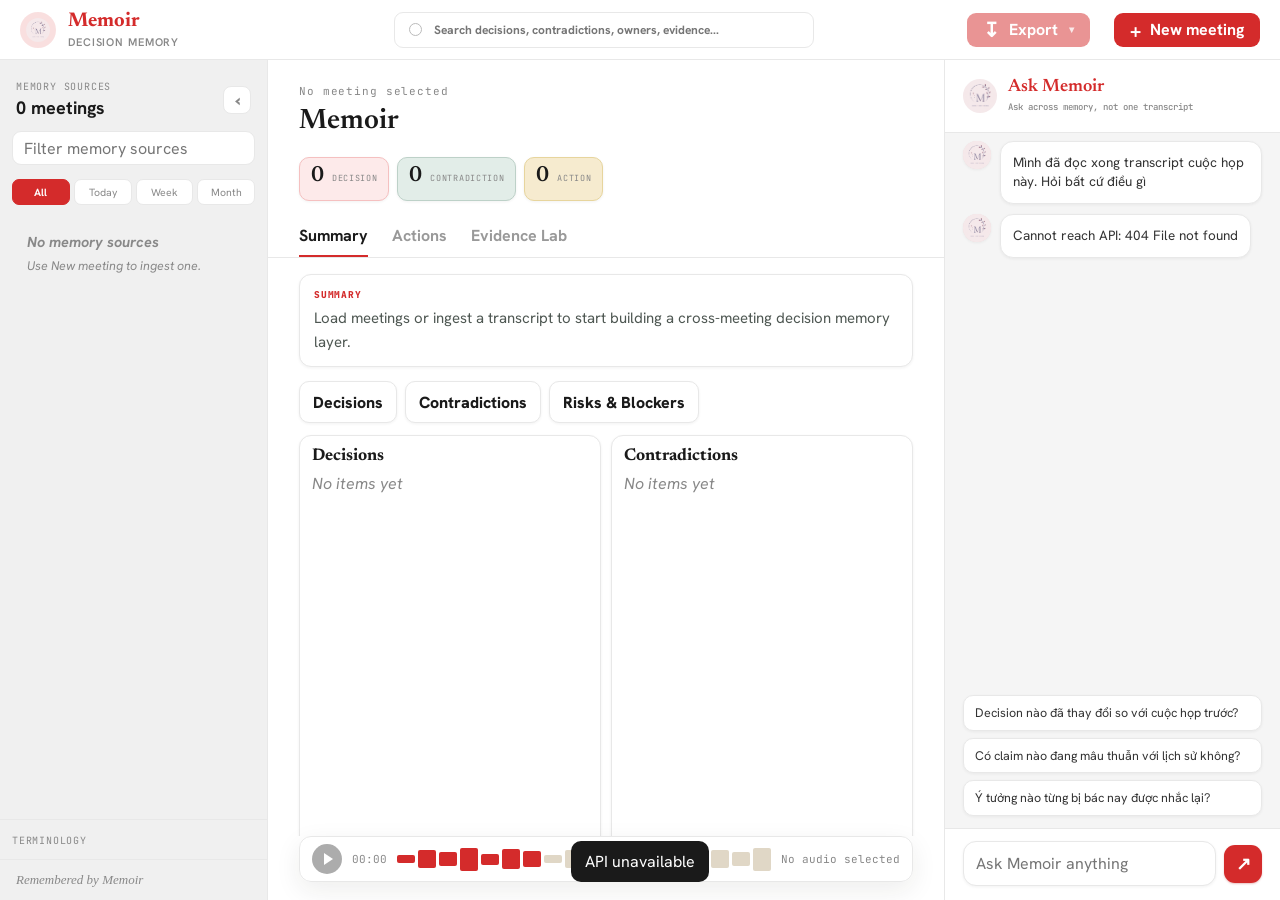
==== commit d970ee6e: "Refine Memoir analysis UI and contradiction handling" ====
--- a/web/index.html
+++ b/web/index.html
@@ -7,7 +7,7 @@
     <link rel="preconnect" href="https://fonts.googleapis.com">
     <link rel="preconnect" href="https://fonts.gstatic.com" crossorigin>
     <link href="https://fonts.googleapis.com/css2?family=Newsreader:opsz,wght@6..72,400;6..72,500;6..72,600&family=Hanken+Grotesk:wght@400;500;600;700&family=JetBrains+Mono:wght@400;500&display=swap" rel="stylesheet">
-    <link rel="stylesheet" href="./styles.css?v=20260616-ingest-progress-live">
+    <link rel="stylesheet" href="./styles.css?v=20260616-no-risk-detail">
   </head>
   <body>
     <div id="app" class="app-shell">
@@ -83,15 +83,15 @@
             <div class="signals memory-hero">
               <article class="radar-card signal-card red accent">
                 <strong id="decisionDriftCount">0</strong>
-                <span>Decision Drift</span>
+                <span>Decision</span>
               </article>
               <article class="radar-card signal-card green">
                 <strong id="contradictionCount">0</strong>
-                <span>Contradiction Radar</span>
+                <span>Contradiction</span>
               </article>
               <article class="radar-card signal-card gold">
                 <strong id="openActionCount">0</strong>
-                <span>Action Memory</span>
+                <span>Action</span>
               </article>
             </div>
             <div class="tabs" role="tablist">
@@ -178,7 +178,7 @@
           <div id="chatMessages" class="chat-messages messages scroll"></div>
           <div id="suggestions" class="suggestions quick-prompts"></div>
           <form id="chatForm" class="chat-form askbar qa-composer">
-            <textarea id="chatInput" rows="1" placeholder="Ask which decision changed, who owns it, and what evidence supports it..."></textarea>
+            <textarea id="chatInput" rows="1" placeholder="Ask Memoir anything"></textarea>
             <button class="primary-btn icon-btn" type="submit" aria-label="Ask Memoir"><span aria-hidden="true">↗</span></button>
           </form>
         </aside>
@@ -261,6 +261,6 @@
         window.dispatchEvent(new HashChangeEvent("hashchange"));
       }
     </script>
-    <script src="./app.js?v=20260616-ingest-progress-live" defer></script>
+    <script src="./app.js?v=20260616-no-risk-detail" defer></script>
   </body>
 </html>
--- a/web/styles.css
+++ b/web/styles.css
@@ -176,15 +176,15 @@
 .wave i:nth-child(5), .wave i:nth-child(12) { height: 11px; }
 .wave i:nth-child(6), .wave i:nth-child(13) { height: 20px; }
 .wave i:nth-child(7), .wave i:nth-child(14) { height: 16px; }
-.signals { display: grid; grid-template-columns: repeat(3, minmax(0, 1fr)); gap: 10px; margin: 6px 0 14px; }
+.signals { display: grid; grid-template-columns: repeat(3, max-content); justify-content: start; gap: 8px; margin: 6px 0 14px; }
 .memory-hero { align-items: stretch; }
 .radar-card { min-width: 0; }
-.signal-card { min-height: 52px; display: flex; align-items: baseline; gap: 10px; padding: 10px 12px; border: 1px solid var(--line); border-radius: 12px; background: #fff; box-shadow: var(--shadow); }
+.signal-card { min-height: 44px; display: flex; align-items: baseline; gap: 8px; padding: 8px 11px; border: 1px solid var(--line); border-radius: 10px; background: #fff; box-shadow: var(--shadow); }
 .signal-card.red { background: var(--red-soft); border-color: var(--red-line); }
 .signal-card.green { background: var(--green-soft); border-color: #bdd1c8; }
 .signal-card.gold { background: var(--gold-soft); border-color: #e7d59d; }
-.signal-card span { min-width: 0; color: var(--muted); font-family: "JetBrains Mono", monospace; font-size: 9px; text-transform: uppercase; letter-spacing: .08em; line-height: 1.25; }
-.signal-card strong { flex: 0 0 auto; font-family: "Newsreader", Georgia, serif; font-size: 24px; line-height: .95; font-weight: 600; }
+.signal-card span { min-width: 0; color: var(--muted); font-family: "JetBrains Mono", monospace; font-size: 8.5px; text-transform: uppercase; letter-spacing: .08em; line-height: 1.25; }
+.signal-card strong { flex: 0 0 auto; font-family: "Newsreader", Georgia, serif; font-size: 22px; line-height: .95; font-weight: 600; }
 .transcript { display: grid; gap: 8px; }
 .cue { display: flex; gap: 20px; padding: 13px 16px; border-radius: 12px; background: transparent; }
 .cue.active { background: #fff3ec; box-shadow: inset 3px 0 0 var(--red); }
@@ -231,6 +231,11 @@
 .severity-high { border: 1px solid var(--red-line); background: var(--red-soft); color: var(--red); }
 .severity-medium { border: 1px solid #e5c66e; background: #fff4cf; color: #8a6410; }
 .severity-low { border: 1px solid #b7d5c5; background: var(--green-soft); color: var(--green); }
+.meeting-num { flex: 0 0 auto; color: var(--red); font-family: "JetBrains Mono", monospace; font-size: 11px; font-weight: 800; }
+.cite-row { display: inline-flex; flex-wrap: wrap; align-items: center; gap: 5px; }
+.cite-arrow { color: var(--muted); font-weight: 800; }
+.cite-chip { display: inline-flex; align-items: center; gap: 3px; border: 1px solid var(--line); border-radius: 999px; background: #fff; padding: 1px 9px; color: var(--text); font-size: 10.5px; font-weight: 700; cursor: pointer; }
+.cite-chip:hover { border-color: var(--red); color: var(--red); }
 .action-workbench { min-height: min(62vh, 660px); display: flex; flex-direction: column; }
 .action-workbench ul { min-height: 0; overflow: auto; }
 .card-title-row { display: flex; align-items: baseline; justify-content: space-between; gap: 16px; margin-bottom: 8px; }
@@ -258,7 +263,7 @@
 .transcript-line mark { background: var(--red-soft); color: var(--red); padding: 0 2px; border-radius: 3px; }
 
 .qa { min-width: 0; min-height: 0; display: flex; flex-direction: column; background: var(--rail); border-left: 1px solid var(--line); }
-.claude-qa { margin: 16px; min-height: calc(100vh - 92px); border: 1px solid var(--line); border-radius: 16px; background: var(--surface); box-shadow: var(--shadow); overflow: hidden; }
+.claude-qa { margin: 0; min-height: calc(100vh - 60px); background: transparent; overflow: hidden; }
 .qa-head { padding: 18px; border-bottom: 1px solid var(--line); background: var(--surface); }
 .qa-title-row { display: flex; align-items: center; gap: 11px; }
 .qa-agent-logo { width: 34px; height: 34px; flex: 0 0 34px; border-radius: 50%; object-fit: cover; background: rgba(212, 43, 43, .12); }
@@ -276,12 +281,7 @@
 .msg-row .msg { max-width: calc(100% - 37px); }
 .msg p { margin: 0; }
 .msg.user { align-self: flex-end; background: var(--red); border-color: var(--red); color: #fff; }
-.cite, .citations { display: grid; gap: 6px; margin-top: 10px; color: var(--muted); font-size: 12px; }
-.citation-pill { width: fit-content; max-width: 100%; display: grid; grid-template-columns: auto minmax(0, 1fr); gap: 4px 7px; align-items: center; border: 1px solid var(--line); border-radius: 10px; background: #fff; padding: 7px 9px; color: var(--muted); }
-.citation-pill span { min-width: 0; overflow: hidden; text-overflow: ellipsis; white-space: nowrap; }
-.citation-pill small { grid-column: 2; color: var(--muted); line-height: 1.3; }
-.citation-dot { width: 7px; height: 7px; border-radius: 50%; background: var(--green); }
-.citations button { width: fit-content; max-width: 100%; border: 1px solid var(--line); border-radius: 999px; background: #fff; padding: 4px 9px; color: var(--muted); }
+.cite { display: grid; gap: 6px; margin-top: 10px; color: var(--muted); font-size: 12px; }
 .cite i { width: 7px; height: 7px; border-radius: 50%; background: var(--green); }
 .suggestions { display: grid; gap: 7px; padding: 0 18px 12px; }
 .quick-prompts button { text-align: left; border: 1px solid var(--line); border-radius: 10px; background: #fff; padding: 9px 11px; color: var(--text); font-size: 12.5px; line-height: 1.25; box-shadow: var(--shadow); }
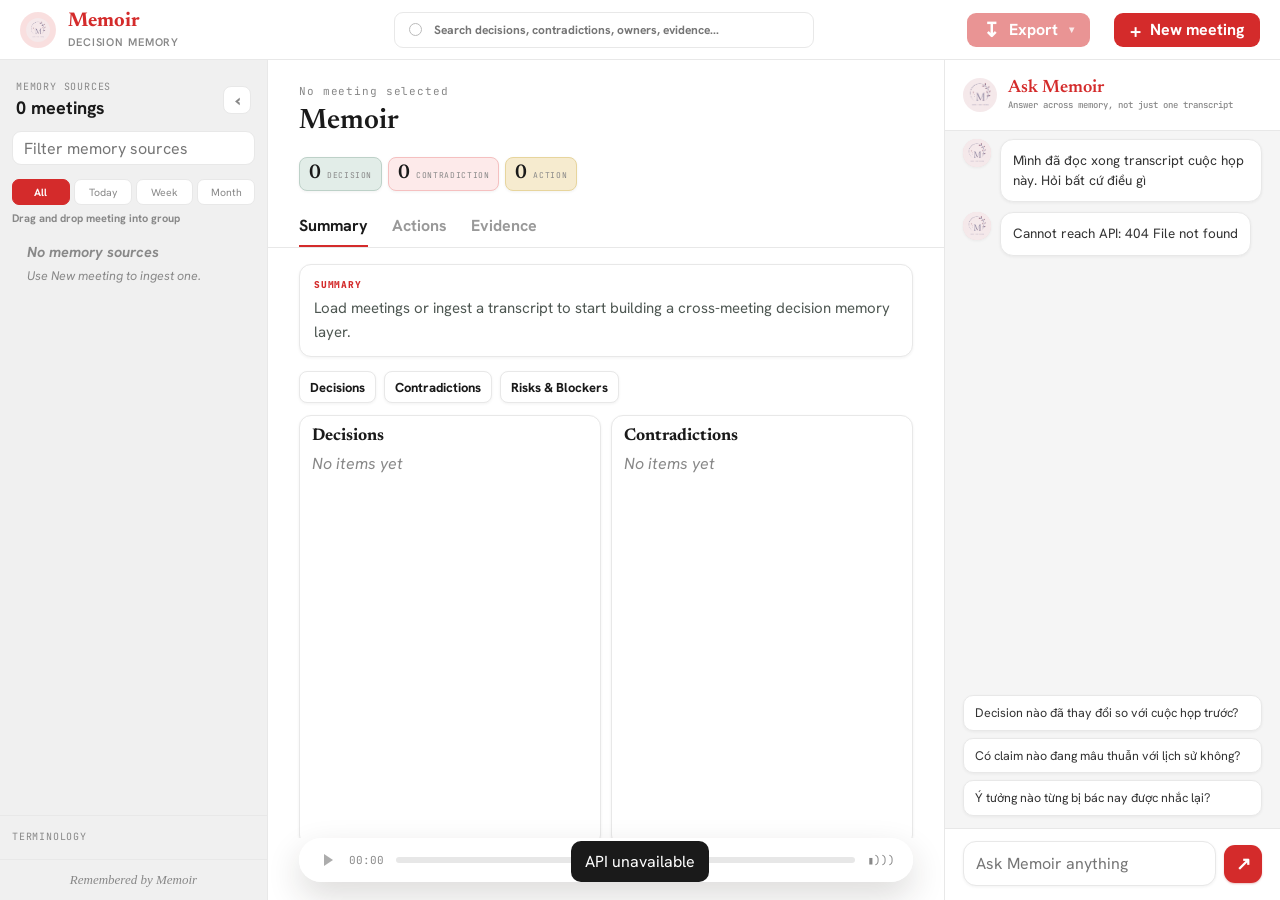
==== commit d94e90ff: "feat: polish Memoir memory workflow" ====
--- a/web/index.html
+++ b/web/index.html
@@ -7,7 +7,7 @@
     <link rel="preconnect" href="https://fonts.googleapis.com">
     <link rel="preconnect" href="https://fonts.gstatic.com" crossorigin>
     <link href="https://fonts.googleapis.com/css2?family=Newsreader:opsz,wght@6..72,400;6..72,500;6..72,600&family=Hanken+Grotesk:wght@400;500;600;700&family=JetBrains+Mono:wght@400;500&display=swap" rel="stylesheet">
-    <link rel="stylesheet" href="./styles.css?v=20260616-no-risk-detail">
+    <link rel="stylesheet" href="./styles.css?v=20260616-evidence-dropdown">
   </head>
   <body>
     <div id="app" class="app-shell">
@@ -27,7 +27,6 @@
           <button id="exportBtn" class="primary-btn new-btn export-trigger" type="button" aria-haspopup="true" aria-expanded="false" disabled><span>↧</span> Export <small class="caret">▾</small></button>
           <div class="export-dropdown" id="exportDropdown" role="menu" hidden>
             <button class="export-option" type="button" role="menuitem" data-export="docx">Word (.docx)</button>
-            <button class="export-option" type="button" role="menuitem" data-export="pdf">PDF (.pdf)</button>
           </div>
         </div>
         <button id="newMeetingBtn" class="primary-btn new-btn" type="button"><span>+</span> New meeting</button>
@@ -51,6 +50,7 @@
             <button type="button" data-time-filter="week">Week</button>
             <button type="button" data-time-filter="month">Month</button>
           </div>
+          <p class="sidebar-dnd-note">Drag and drop meeting into group</p>
           <div id="meetingList" class="meeting-list scroll"></div>
           <section class="terminology knowledge collapsed">
             <button id="toggleGlossaryBtn" class="section-toggle knowledge-title" type="button" aria-expanded="false">
@@ -60,9 +60,11 @@
             <div id="glossaryPanel" class="glossary-panel">
               <div id="termEditorPanel" class="term-editor-panel" hidden>
                 <div class="term-toolbar" aria-label="Terminology editor">
+                  <input id="termFilterInput" class="term-filter-input" type="search" placeholder="Filter terminology" aria-label="Filter terminology">
                   <button id="editTermsBtn" class="term-editor-btn" type="button">Edit</button>
                   <button id="cancelTermsBtn" class="term-editor-btn" type="button" hidden>Cancel</button>
                   <button id="saveTermsBtn" class="term-editor-btn" type="button" hidden>Save</button>
+                  <button id="applyTermsBtn" class="term-editor-btn" type="button" aria-label="Refresh selected meeting with saved terminology" hidden>Refresh</button>
                 </div>
                 <div id="termEditList" class="term-edit-list" hidden></div>
                 <div id="termAddRow" class="term-add" hidden>
@@ -81,11 +83,11 @@
             <div class="meta-row eyebrow" id="activeMeta">No meeting selected</div>
             <textarea id="activeTitleInput" class="active-title-input" rows="1" aria-label="Edit meeting name">Memoir</textarea>
             <div class="signals memory-hero">
-              <article class="radar-card signal-card red accent">
+              <article class="radar-card signal-card green">
                 <strong id="decisionDriftCount">0</strong>
                 <span>Decision</span>
               </article>
-              <article class="radar-card signal-card green">
+              <article class="radar-card signal-card red accent">
                 <strong id="contradictionCount">0</strong>
                 <span>Contradiction</span>
               </article>
@@ -97,7 +99,7 @@
             <div class="tabs" role="tablist">
               <a id="tabDigest" class="tab active" href="#digestView" data-tab="digest" onclick="switchTab('digest')">Summary</a>
               <a id="tabMemory" class="tab" href="#memoryView" data-tab="memory" onclick="switchTab('memory')">Actions</a>
-              <a id="tabTranscript" class="tab" href="#transcriptView" data-tab="transcript" onclick="switchTab('transcript')">Evidence Lab</a>
+              <a id="tabTranscript" class="tab" href="#transcriptView" data-tab="transcript" onclick="switchTab('transcript')">Evidence</a>
             </div>
           </div>
 
@@ -130,7 +132,7 @@
                 <article class="memory-card action-workbench">
                   <div class="card-title-row">
                     <h2>Actions</h2>
-                    <small>Mark commitments as pending, completed, or cancel.</small>
+                    <small>Mark action as completed, cancel or assign and send email to owner.</small>
                   </div>
                   <ul id="allActions"></ul>
                 </article>
@@ -139,13 +141,25 @@
               <section id="transcriptView" class="view scroll">
                 <div class="lab-grid">
                   <article class="memory-card evidence-graph">
-                    <h2>Evidence Graph</h2>
+                    <div class="evidence-filter-row">
+                      <h2>Evidences</h2>
+                      <div id="evidenceFilterControl" class="evidence-filter-control">
+                        <button id="evidenceFilterBtn" class="evidence-filter-btn" type="button" aria-haspopup="true" aria-expanded="false">Filter by: All</button>
+                        <div id="evidenceFilterMenu" class="evidence-filter-menu" hidden>
+                          <label class="evidence-filter-option">
+                            <input type="checkbox" value="__all__" data-evidence-filter-all checked>
+                            <span>All</span>
+                          </label>
+                          <div id="evidenceTypeOptions"></div>
+                        </div>
+                      </div>
+                    </div>
                     <ul id="facts"></ul>
                   </article>
                   <article class="memory-card transcript-panel">
-                    <div class="toolbar">
-                      <input id="transcriptSearch" class="input" type="search" placeholder="Filter transcript evidence">
-                      <button id="deleteMeetingBtn" class="danger-btn" type="button">Delete</button>
+                    <div class="toolbar transcript-toolbar">
+                      <h2>Transcript</h2>
+                      <input id="transcriptSearch" class="input" type="search" placeholder="Filter transcript">
                     </div>
                     <div id="transcriptText" class="transcript-view" aria-label="Read-only transcript evidence"></div>
                   </article>
@@ -156,10 +170,10 @@
             <section class="player" aria-label="Meeting audio playback">
               <button id="playerToggleBtn" class="play" type="button" aria-label="Play selected meeting" disabled></button>
               <span id="playerTime">00:00</span>
-              <div class="wave" aria-hidden="true">
-                <i></i><i></i><i></i><i></i><i></i><i></i><i></i><i></i><i></i><i></i><i></i><i></i><i></i><i></i><i></i><i></i><i></i><i></i>
+              <div class="player-progress" aria-hidden="true">
+                <span id="playerProgressFill"></span>
               </div>
-              <span id="playerLabel">No audio selected</span>
+              <span class="player-volume" aria-hidden="true">▮)))</span>
               <audio id="meetingAudio" preload="metadata" hidden></audio>
             </section>
           </div>
@@ -171,7 +185,7 @@
               <img class="qa-agent-logo" src="./assets/mnemosyne-logo.png?v=20260616-logo" alt="" aria-hidden="true">
               <div>
                 <strong class="qa-title-main">Ask Memoir</strong>
-                <strong id="chatScope" class="qa-scope-line">Ask across memory, not one transcript</strong>
+                <strong id="chatScope" class="qa-scope-line">Answer across memory, not just one transcript</strong>
               </div>
             </div>
           </div>
@@ -207,9 +221,10 @@
           <div class="ingest-source-box ingest-panel" data-ingest-panel="transcript" hidden>
             <textarea id="ingestText" class="transcript-editor compact" placeholder="Paste transcript here"></textarea>
           </div>
-          <label class="ingest-source-box file-box ingest-panel" data-ingest-panel="upload">
+          <label class="file-upload-row ingest-panel" data-ingest-panel="upload">
             <input id="ingestFile" type="file" accept=".wav,.mp3,.m4a,.mp4,.webm,.aiff,.ogg,.txt,.md">
-            <span id="ingestFileLabel">Optional audio/video upload</span>
+            <span class="file-upload-button">Upload</span>
+            <span id="ingestFileLabel" class="file-name-line">No file selected</span>
           </label>
           <div class="ingest-source-box record-box ingest-panel" data-ingest-panel="recording" hidden>
             <div class="record-actions">
@@ -261,6 +276,6 @@
         window.dispatchEvent(new HashChangeEvent("hashchange"));
       }
     </script>
-    <script src="./app.js?v=20260616-no-risk-detail" defer></script>
+    <script src="./app.js?v=20260616-evidence-dropdown" defer></script>
   </body>
 </html>
--- a/web/styles.css
+++ b/web/styles.css
@@ -65,11 +65,15 @@
 .time-filter { display: grid; grid-template-columns: repeat(4, minmax(0, 1fr)); gap: 4px; min-width: 0; padding: 0 12px 14px; }
 .time-filter button { height: 26px; min-width: 0; padding: 0 4px; border: 1px solid var(--line); border-radius: 7px; background: #fff; color: var(--muted); font-size: 10.5px; overflow: hidden; text-overflow: ellipsis; white-space: nowrap; }
 .time-filter .active { border-color: var(--red); background: var(--red); color: #fff; font-weight: 700; }
-.meeting-list { min-height: 0; flex: 1; overflow: auto; padding: 0 12px; }
+.sidebar-dnd-note { margin: -7px 12px 4px; color: var(--muted); font-size: 11px; font-weight: 700; line-height: 1.2; }
+.meeting-list { min-height: 0; flex: 1; overflow: auto; padding: 0 12px; background: var(--rail); }
 .group-folder { margin: 0 0 10px; border: 1px solid var(--line); border-radius: 12px; background: #fff; box-shadow: var(--shadow); overflow: hidden; }
-.group-title { width: 100%; display: flex; align-items: flex-start; gap: 8px; border: 0; background: #fff; padding: 11px 12px; color: var(--text); text-align: left; font-weight: 900; }
+.group-folder.drag-over { border-color: var(--red-line); box-shadow: 0 0 0 2px var(--red-soft); }
+.group-title { width: 100%; display: flex; flex-direction: column; align-items: stretch; gap: 0; border: 0; background: #fff; padding: 9px 12px 7px; color: var(--text); text-align: left; font-weight: 900; }
 .group-title b { min-width: 0; flex: 1; white-space: normal; overflow-wrap: anywhere; line-height: 1.25; }
-.group-title small { flex: 0 0 auto; margin-left: auto; color: var(--muted); font-size: 11px; font-weight: 700; line-height: 1.25; }
+.group-title-input { display: block; width: 100%; min-width: 0; min-height: 0; border: 0; outline: 0; resize: none; overflow: hidden; background: transparent; color: var(--text); font: inherit; font-weight: 900; line-height: 1.25; padding: 0; white-space: normal; overflow-wrap: anywhere; }
+.group-title-input[readonly] { cursor: default; user-select: none; }
+.group-title-input:focus { border-radius: 5px; background: #fff; box-shadow: 0 0 0 2px var(--red-line); padding: 2px 4px; margin: -2px -4px; }
 .group-body { display: grid; gap: 8px; padding: 0 10px 10px; }
 .meeting-card { position: relative; padding: 13px 14px; margin-bottom: 8px; border: 1px solid transparent; border-radius: 12px; background: transparent; cursor: pointer; }
 .meeting-card.active { border-color: var(--line); background: #fff; box-shadow: var(--shadow); }
@@ -95,17 +99,19 @@
 .faces i { width: 20px; height: 20px; display: grid; place-items: center; margin-right: -6px; border: 1.5px solid var(--rail); border-radius: 50%; background: var(--red); color: #fff; font-size: 9px; font-style: normal; font-weight: 700; }
 .faces i:nth-child(2) { background: var(--green); }
 .faces i:nth-child(3) { background: var(--purple); }
-.terminology { flex: 0 0 auto; }
-.knowledge { flex: 0 0 auto; max-height: min(34vh, 260px); display: flex; flex-direction: column; padding: 14px 12px 16px; border-top: 1px solid var(--line); }
+.terminology { flex: 0 1 min(34vh, 260px); min-height: 0; }
+.knowledge { flex: 0 1 min(34vh, 260px); max-height: min(34vh, 260px); display: flex; flex-direction: column; padding: 14px 12px 12px; border-top: 1px solid var(--line); overflow: hidden; }
 .knowledge-title { display: flex; justify-content: space-between; color: var(--muted); font-family: "JetBrains Mono", monospace; font-size: 10px; text-transform: uppercase; letter-spacing: .08em; margin-bottom: 10px; }
 .section-toggle { width: 100%; border: 0; background: transparent; padding: 0; }
 .knowledge.collapsed { max-height: 44px; padding-bottom: 12px; }
 .knowledge.collapsed .knowledge-title { margin-bottom: 0; }
 .knowledge.collapsed .knowledge-title b { display: none; }
 .knowledge.collapsed .glossary-panel { display: none; }
-.glossary-panel { min-height: 0; display: grid; grid-template-rows: auto minmax(0, 1fr); gap: 8px; overflow: hidden; padding-top: 2px; }
-.term-editor-panel { display: grid; gap: 7px; padding-top: 7px; border-top: 1px solid var(--line); }
-.term-toolbar { display: flex; align-items: center; gap: 6px; padding-top: 0; }
+.glossary-panel { flex: 1; min-height: 0; display: grid; grid-template-rows: auto minmax(0, 1fr); gap: 8px; overflow: hidden; padding-top: 2px; }
+.term-filter-input { width: 100%; min-height: 32px; border: 1px solid var(--line); border-radius: 8px; background: #fff; color: var(--text); font: inherit; font-size: 12px; font-weight: 750; padding: 0 9px; outline: none; }
+.term-filter-input:focus { border-color: #cfcfcf; box-shadow: 0 0 0 3px rgba(0, 0, 0, 0.04); }
+.term-editor-panel { min-height: 0; display: grid; grid-template-rows: auto minmax(0, 1fr) auto; gap: 7px; padding-top: 0; }
+.term-toolbar { display: grid; grid-template-columns: minmax(0, 1fr) auto auto auto auto; align-items: center; gap: 6px; padding-top: 0; }
 .term-editor-btn { border: 1px solid var(--line); border-radius: 8px; background: #f3f3f3; color: var(--muted); font: inherit; font-size: 12px; font-weight: 800; padding: 6px 8px; cursor: pointer; }
 .term-editor-btn:hover { border-color: #cfcfcf; background: #fff; color: var(--text); }
 .term-editor-btn:focus-visible { outline: 2px solid var(--red-line); outline-offset: 2px; }
@@ -113,14 +119,15 @@
 .term { display: flex; align-items: center; justify-content: space-between; gap: 8px; padding: 7px 8px; border: 1px solid var(--line); border-radius: 8px; background: #fff; font-size: 12px; }
 .term span { min-width: 0; overflow: hidden; text-overflow: ellipsis; white-space: nowrap; }
 .term small { color: var(--muted); font-size: 11px; font-family: "JetBrains Mono", monospace; }
-.term-edit-list { display: grid; gap: 5px; max-height: 108px; overflow: auto; }
+.term-edit-list { min-height: 0; display: grid; align-content: start; gap: 5px; overflow: auto; }
 .term.is-editing { display: grid; grid-template-columns: minmax(0, 1fr) auto; align-items: center; gap: 7px; padding: 7px; }
 .term-edit-input, .term-add input { min-width: 0; width: 100%; border: 1px solid var(--line); border-radius: 8px; background: #fff; color: var(--text); font: inherit; font-size: 12px; font-weight: 750; padding: 7px 8px; outline: none; }
 .term-edit-input:focus, .term-add input:focus { border-color: #cfcfcf; box-shadow: 0 0 0 3px rgba(0, 0, 0, 0.04); }
 .term-actions { display: flex; gap: 5px; }
 .term-actions .term-editor-btn { display: grid; place-items: center; width: 28px; height: 28px; padding: 0; font-size: 15px; line-height: 1; }
-.term-add { display: grid; grid-template-columns: minmax(0, 1fr) auto; gap: 6px; padding-top: 1px; }
-.memoir-signature { padding: 12px 16px; border-top: 1px solid var(--line); color: var(--muted); font-family: "Newsreader", serif; font-size: 13px; font-style: italic; letter-spacing: 0; }
+.term-add { display: grid; grid-template-columns: minmax(0, 1fr) 44px; align-items: center; gap: 6px; padding-top: 1px; }
+.term-add .term-editor-btn { width: 44px; min-height: 32px; padding: 0; }
+.memoir-signature { padding: 12px 16px; border-top: 1px solid var(--line); color: var(--muted); font-family: "Newsreader", serif; font-size: 13px; font-style: italic; letter-spacing: 0; text-align: center; }
 .guide-card { display: flex; align-items: center; gap: 10px; padding: 9px; margin-top: 7px; border: 1px solid var(--line); border-radius: 10px; background: #fff; }
 .guide-card span { width: 30px; height: 30px; display: grid; place-items: center; border-radius: 8px; background: var(--red); color: #fff; font-family: "JetBrains Mono", monospace; font-size: 9px; }
 .guide-card:nth-child(3) span { background: var(--purple); }
@@ -138,6 +145,7 @@
 .summary { max-width: 880px; margin: 0 0 14px; padding: 12px 14px; border: 1px solid var(--line); border-radius: 12px; background: #fff; color: #4e5752; line-height: 1.58; font-size: 15px; box-shadow: var(--shadow); }
 .digest-summary { margin-top: -2px; }
 .summary-label { display: block; margin-bottom: 5px; color: var(--red); font-family: "JetBrains Mono", monospace; font-size: 9.5px; font-weight: 800; text-transform: uppercase; letter-spacing: .08em; }
+.summary-section { margin-top: 7px; }
 .summary p { max-width: 76ch; margin: 0; }
 .summary p + p { margin-top: 6px; }
 .people { display: flex; flex-wrap: wrap; gap: 8px; margin-bottom: 13px; }
@@ -158,33 +166,26 @@
 .stage-scroll { flex: 1; min-height: 0; overflow: auto; padding: 18px 31px 18px; background: #fff; }
 .view { display: none; min-height: 0; }
 .view.active { display: block; }
-.player { height: 46px; flex: 0 0 46px; display: flex; align-items: center; gap: 10px; margin: 0 31px 18px; padding: 8px 12px; border: 1px solid var(--line); border-radius: 12px; background: rgba(255,255,255,.96); box-shadow: 0 8px 26px rgba(35, 32, 27, .08); }
-.play { width: 30px; height: 30px; flex: 0 0 30px; border: 0; border-radius: 50%; background: var(--ink); position: relative; }
-.play::after { content: ""; position: absolute; left: 12px; top: 9px; border-left: 9px solid #fff; border-top: 6px solid transparent; border-bottom: 6px solid transparent; }
+.player { height: 44px; flex: 0 0 44px; display: flex; align-items: center; gap: 12px; margin: 0 31px 18px; padding: 8px 18px; border: 0; border-radius: 999px; background: rgba(255,255,255,.98); box-shadow: 0 14px 34px rgba(35, 32, 27, .16); }
+.play { width: 20px; height: 20px; flex: 0 0 20px; border: 0; border-radius: 0; background: transparent; position: relative; }
+.play::after { content: ""; position: absolute; left: 7px; top: 4px; border-left: 9px solid var(--ink); border-top: 6px solid transparent; border-bottom: 6px solid transparent; }
 .play:disabled { cursor: not-allowed; opacity: .36; }
-.play.playing::before, .play.playing::after { content: ""; position: absolute; top: 8px; width: 4px; height: 14px; border: 0; border-radius: 2px; background: #fff; }
-.play.playing::before { left: 10px; }
-.play.playing::after { left: 17px; }
+.play.playing::before, .play.playing::after { content: ""; position: absolute; top: 4px; width: 4px; height: 12px; border: 0; border-radius: 1px; background: var(--ink); }
+.play.playing::before { left: 5px; }
+.play.playing::after { left: 12px; }
 .player span { color: var(--muted); font-family: "JetBrains Mono", monospace; font-size: 11px; }
-.wave { flex: 1; height: 24px; display: flex; align-items: center; gap: 3px; }
-.wave i { flex: 1; border-radius: 2px; background: #e0d7c6; }
-.wave i:nth-child(-n+7) { background: var(--red); }
-.wave i:nth-child(1), .wave i:nth-child(8), .wave i:nth-child(15) { height: 8px; }
-.wave i:nth-child(2), .wave i:nth-child(9), .wave i:nth-child(16) { height: 18px; }
-.wave i:nth-child(3), .wave i:nth-child(10), .wave i:nth-child(17) { height: 14px; }
-.wave i:nth-child(4), .wave i:nth-child(11), .wave i:nth-child(18) { height: 23px; }
-.wave i:nth-child(5), .wave i:nth-child(12) { height: 11px; }
-.wave i:nth-child(6), .wave i:nth-child(13) { height: 20px; }
-.wave i:nth-child(7), .wave i:nth-child(14) { height: 16px; }
-.signals { display: grid; grid-template-columns: repeat(3, max-content); justify-content: start; gap: 8px; margin: 6px 0 14px; }
-.memory-hero { align-items: stretch; }
+.player-progress { flex: 1; height: 6px; overflow: hidden; border-radius: 999px; background: #e7e7e7; }
+.player-progress span { display: block; width: 0%; height: 100%; border-radius: inherit; background: var(--ink); transition: width .12s linear; }
+.player-volume { flex: 0 0 auto; color: var(--ink); font-family: "Hanken Grotesk", -apple-system, BlinkMacSystemFont, sans-serif; font-size: 13px; line-height: 1; letter-spacing: 0; }
+.signals { width: fit-content; display: grid; grid-template-columns: repeat(3, max-content); justify-content: start; gap: 6px; margin: 6px 0 14px; }
+.memory-hero { align-items: center; }
 .radar-card { min-width: 0; }
-.signal-card { min-height: 44px; display: flex; align-items: baseline; gap: 8px; padding: 8px 11px; border: 1px solid var(--line); border-radius: 10px; background: #fff; box-shadow: var(--shadow); }
+.signal-card { min-height: 34px; display: flex; align-items: baseline; gap: 6px; padding: 6px 9px; border: 1px solid var(--line); border-radius: 8px; background: #fff; box-shadow: var(--shadow); }
 .signal-card.red { background: var(--red-soft); border-color: var(--red-line); }
 .signal-card.green { background: var(--green-soft); border-color: #bdd1c8; }
 .signal-card.gold { background: var(--gold-soft); border-color: #e7d59d; }
-.signal-card span { min-width: 0; color: var(--muted); font-family: "JetBrains Mono", monospace; font-size: 8.5px; text-transform: uppercase; letter-spacing: .08em; line-height: 1.25; }
-.signal-card strong { flex: 0 0 auto; font-family: "Newsreader", Georgia, serif; font-size: 22px; line-height: .95; font-weight: 600; }
+.signal-card span { min-width: 0; color: var(--muted); font-family: "JetBrains Mono", monospace; font-size: 8px; text-transform: uppercase; letter-spacing: .08em; line-height: 1.2; }
+.signal-card strong { flex: 0 0 auto; font-family: "Newsreader", Georgia, serif; font-size: 20px; line-height: .95; font-weight: 600; }
 .transcript { display: grid; gap: 8px; }
 .cue { display: flex; gap: 20px; padding: 13px 16px; border-radius: 12px; background: transparent; }
 .cue.active { background: #fff3ec; box-shadow: inset 3px 0 0 var(--red); }
@@ -218,9 +219,9 @@
 .scroll-card.wide { grid-column: 1 / -1; height: clamp(190px, 24vh, 250px); max-height: none; }
 .brief-hero { grid-column: 1 / -1; background: var(--red-soft); border-color: var(--red-line); }
 .brief-hero p { max-width: 820px; margin: 0; color: var(--text); line-height: 1.5; font-size: 15px; }
-.executive-nav { flex-wrap: wrap; align-items: stretch; }
-.executive-nav button { min-height: 42px; }
-.section-jump-btn { border: 1px solid var(--line); border-radius: 10px; background: #fff; color: var(--ink); padding: 0 13px; font-weight: 800; box-shadow: var(--shadow); }
+.executive-nav { flex-wrap: wrap; align-items: center; gap: 6px; margin-bottom: 8px; }
+.executive-nav button { min-height: 32px; }
+.section-jump-btn { border: 1px solid var(--line); border-radius: 8px; background: #fff; color: var(--ink); padding: 0 10px; font-size: 13px; line-height: 1; font-weight: 750; box-shadow: var(--shadow); }
 .section-jump-btn:hover { border-color: var(--red-line); background: var(--red-soft); color: var(--red); }
 .line-item { display: grid; gap: 5px; color: var(--text); }
 .line-item p { margin: 0; color: var(--text); line-height: 1.42; }
@@ -244,19 +245,35 @@
 .action-check-row { display: grid; grid-template-columns: 20px minmax(0, 1fr); gap: 10px; align-items: start; color: inherit; font-size: inherit; font-weight: inherit; }
 .action-check-input { width: 17px; height: 17px; margin: 2px 0 0; accent-color: var(--red); }
 .action-completed b, .action-completed .line-meta { color: var(--muted); text-decoration: line-through; }
-.assign-toggle { border: 1px solid var(--line); border-radius: 8px; background: #fff; color: var(--muted); padding: 1px 8px; font-size: 11px; font-weight: 700; cursor: pointer; }
-.assign-toggle:hover { color: var(--ink); border-color: var(--ink); }
-.assign-form { display: flex; flex-wrap: wrap; gap: 6px; margin: 8px 0 2px 30px; }
+.assign-toggle { border: 1px solid var(--line); border-radius: 7px; background: #fff; color: var(--text); padding: 1px 7px; font-size: 11px; font-weight: 700; cursor: pointer; }
+.assign-toggle:hover { border-color: #cfcfcf; background: var(--rail); color: var(--ink); }
+.icon-assign-toggle { width: 20px; height: 18px; display: inline-grid; place-items: center; padding: 0; vertical-align: text-bottom; }
+.icon-assign-toggle img { width: 12px; height: 12px; display: block; object-fit: contain; }
+.assign-form { display: flex; flex-wrap: nowrap; align-items: center; gap: 6px; margin: 8px 0 2px 30px; }
 .assign-form[hidden] { display: none; }
 .assign-form input { min-height: 30px; padding: 0 9px; border: 1px solid var(--line); border-radius: 8px; outline: 0; background: #fff; color: var(--ink); font-size: 12.5px; }
-.assign-owner { width: 130px; }
-.assign-email { width: 200px; }
-.assign-send { border: 0; border-radius: 8px; background: var(--red); color: #fff; padding: 0 12px; font-size: 12px; font-weight: 800; cursor: pointer; }
+.assign-owner { width: 130px; flex: 0 0 130px; }
+.assign-email { width: 200px; flex: 0 0 200px; }
+.assign-send { border: 1px solid var(--line); border-radius: 8px; background: var(--rail); color: var(--text); padding: 0 12px; font-size: 12px; font-weight: 800; cursor: pointer; }
+.assign-send:hover { border-color: #cfcfcf; background: #fff; color: var(--ink); }
 .assign-send:disabled { opacity: .55; cursor: default; }
-.lab-grid { display: grid; grid-template-columns: minmax(260px, .78fr) minmax(380px, 1.22fr); gap: 10px; min-height: min(64vh, 700px); }
-.evidence-graph, .transcript-panel { min-height: 0; display: flex; flex-direction: column; }
-.evidence-graph ul { min-height: 0; overflow: auto; }
+.lab-grid { display: grid; grid-template-columns: minmax(260px, .78fr) minmax(380px, 1.22fr); gap: 10px; height: clamp(460px, 64vh, 700px); min-height: 0; }
+.evidence-graph, .transcript-panel { min-height: 0; height: 100%; overflow: hidden; display: flex; flex-direction: column; }
+.evidence-graph ul { flex: 1 1 auto; min-height: 0; overflow: auto; }
+.evidence-filter-row { flex: 0 0 auto; display: flex; justify-content: space-between; align-items: center; gap: 12px; margin: 0 0 10px; position: relative; }
+.evidence-filter-row h2 { margin: 0; font-size: 19px; }
+.evidence-filter-control { position: relative; margin-left: auto; }
+.evidence-filter-btn { height: 32px; border: 1px solid var(--line); border-radius: 8px; background: var(--rail); color: var(--ink); padding: 0 10px; font: inherit; font-size: 12px; font-weight: 800; cursor: pointer; }
+.evidence-filter-btn:disabled { opacity: .5; cursor: default; }
+.evidence-filter-menu { position: absolute; top: calc(100% + 6px); right: 0; z-index: 30; min-width: 178px; max-height: 220px; overflow: auto; padding: 6px; border: 1px solid var(--line); border-radius: 10px; background: #fff; box-shadow: var(--shadow); }
+.evidence-filter-menu[hidden] { display: none; }
+.evidence-filter-option { display: flex; align-items: center; gap: 8px; padding: 7px 8px; border-radius: 7px; color: var(--ink); font-size: 12px; font-weight: 700; cursor: pointer; }
+.evidence-filter-option:hover { background: var(--rail); }
+.evidence-filter-option input { width: 14px; height: 14px; accent-color: var(--red); }
 .transcript-panel .toolbar { flex: 0 0 auto; }
+.transcript-toolbar { justify-content: space-between; align-items: center; }
+.transcript-toolbar h2 { margin: 0; font-size: 19px; }
+.transcript-toolbar .input { margin-left: auto; }
 .transcript-view { min-height: 0; overflow: auto; flex: 1; border: 1px solid var(--line); border-radius: 12px; background: #fff; padding: 14px; color: var(--text); line-height: 1.58; }
 .transcript-line { display: grid; gap: 6px; padding: 10px 0; border-bottom: 1px solid rgba(0,0,0,.06); white-space: pre-wrap; }
 .transcript-line:last-child { border-bottom: 0; }
@@ -266,10 +283,11 @@
 .claude-qa { margin: 0; min-height: calc(100vh - 60px); background: transparent; overflow: hidden; }
 .qa-head { padding: 18px; border-bottom: 1px solid var(--line); background: var(--surface); }
 .qa-title-row { display: flex; align-items: center; gap: 11px; }
+.qa-title-row > div { display: grid; gap: 3px; }
 .qa-agent-logo { width: 34px; height: 34px; flex: 0 0 34px; border-radius: 50%; object-fit: cover; background: rgba(212, 43, 43, .12); }
 .qa-head span { display: block; margin-top: 4px; font-family: "Newsreader", Georgia, serif; font-size: 22px; line-height: 1; font-weight: 600; color: var(--ink); }
 .qa-title-main { display: block; color: var(--red); font-family: "Newsreader", Georgia, serif; font-size: 18px; line-height: 1; font-weight: 600; letter-spacing: 0; }
-.qa-scope-line { display: block; margin-top: 6px; color: var(--muted); font-family: "JetBrains Mono", monospace; font-size: 9px; line-height: 1.3; font-weight: 500; white-space: nowrap; letter-spacing: 0; }
+.qa-scope-line { display: block; margin-top: 0; color: var(--muted); font-family: "JetBrains Mono", monospace; font-size: 9px; line-height: 1.2; font-weight: 500; white-space: nowrap; letter-spacing: 0; word-spacing: 0; }
 .scope-dot { width: 9px; height: 9px; flex: 0 0 9px; border-radius: 50%; background: var(--green); box-shadow: 0 0 0 5px var(--green-soft); }
 .scope { display: flex; align-items: center; justify-content: space-between; margin: 14px 18px 0; padding: 9px 10px; border: 1px solid var(--line); border-radius: 10px; background: #fff; color: var(--muted); font-family: "JetBrains Mono", monospace; font-size: 10px; text-transform: uppercase; letter-spacing: .06em; }
 .scope b { color: var(--red); }
@@ -312,7 +330,12 @@
 .ingest-source-box { margin: 0 0 10px; padding: 13px; border: 1px solid var(--line); border-radius: 10px; background: #fff; box-shadow: none; }
 .ingest-source-box .transcript-editor.compact { min-height: 154px; border: 0; border-radius: 0; background: transparent; padding: 0; }
 [data-ingest-panel][hidden] { display: none; }
-.file-box { color: var(--muted); }
+.file-upload-row { display: grid; grid-template-columns: auto minmax(0, 1fr); align-items: center; gap: 10px; margin: 0 0 10px; color: var(--muted); }
+.file-upload-row input { position: absolute; inline-size: 1px; block-size: 1px; opacity: 0; pointer-events: none; }
+.file-upload-button { min-height: 34px; display: inline-flex; align-items: center; justify-content: center; padding: 0 13px; border: 1px solid var(--line); border-radius: 9px; background: #fff; color: var(--text); font-size: 13px; font-weight: 800; }
+.file-upload-row:hover .file-upload-button { border-color: #cfcfcf; background: #fafafa; }
+.file-upload-row:focus-within .file-upload-button { outline: 2px solid var(--red-line); outline-offset: 2px; }
+.file-name-line { min-width: 0; overflow: hidden; text-overflow: ellipsis; white-space: nowrap; color: var(--muted); font-size: 12.5px; line-height: 1.2; }
 .file-preview { display: grid; gap: 8px; margin: 10px 0; padding: 10px; border: 1px solid var(--line); border-radius: 10px; background: var(--paper); }
 .file-preview strong { color: var(--text); font-size: 12px; }
 .file-preview audio, .file-preview video { width: 100%; max-height: 220px; border-radius: 9px; background: #111; }
@@ -336,10 +359,12 @@
   .workspace { grid-template-columns: 244px minmax(360px, 1fr); }
   .library, .stage, .qa { min-height: auto; }
   .stage-scroll, .content-scroll, .meeting-list, .chat-messages, .messages,
-  .transcript-view, .memory-grid article ul,
-  .action-workbench ul, .evidence-graph ul { overflow: visible; }
+  .memory-grid article ul,
+  .action-workbench ul { overflow: visible; }
   .qa { grid-column: 2; border-top: 1px solid var(--line); }
-  .lab-grid, .memory-board { grid-template-columns: 1fr; min-height: 0; }
+  .lab-grid { grid-template-columns: 1fr; height: auto; min-height: 0; }
+  .evidence-graph, .transcript-panel { height: min(56vh, 520px); }
+  .memory-board { grid-template-columns: 1fr; min-height: 0; }
 }
 
 @media (max-width: 760px) {
@@ -352,6 +377,8 @@
   .meeting-list, .messages { max-height: 320px; }
   .signals, .agent-edge-grid { grid-template-columns: 1fr; }
   .memory-board, .brief-grid, .executive-grid, .lab-grid { grid-template-columns: 1fr; }
+  .lab-grid { height: auto; }
+  .evidence-graph, .transcript-panel { height: min(58vh, 500px); }
   .scroll-card.wide { grid-column: auto; }
   .brief-hero { grid-column: auto; }
   .player { margin-left: 16px; margin-right: 16px; }
